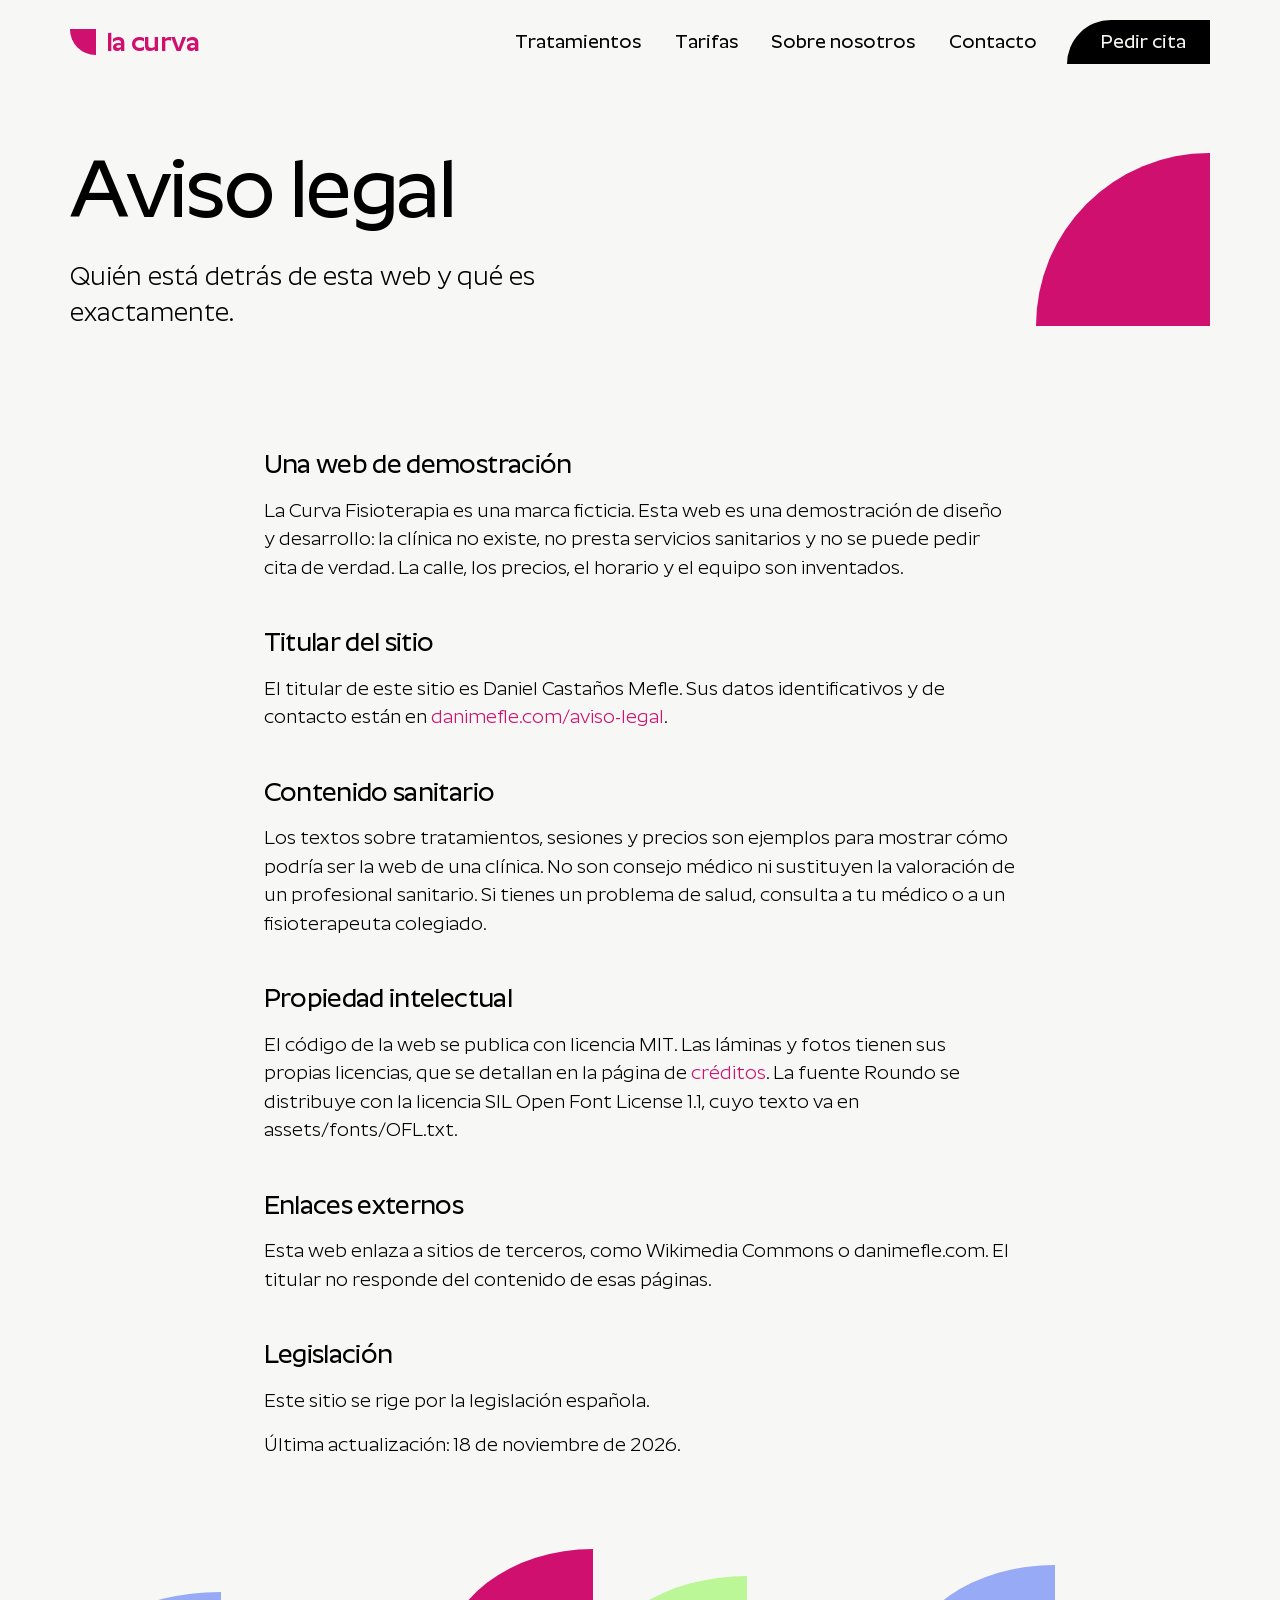
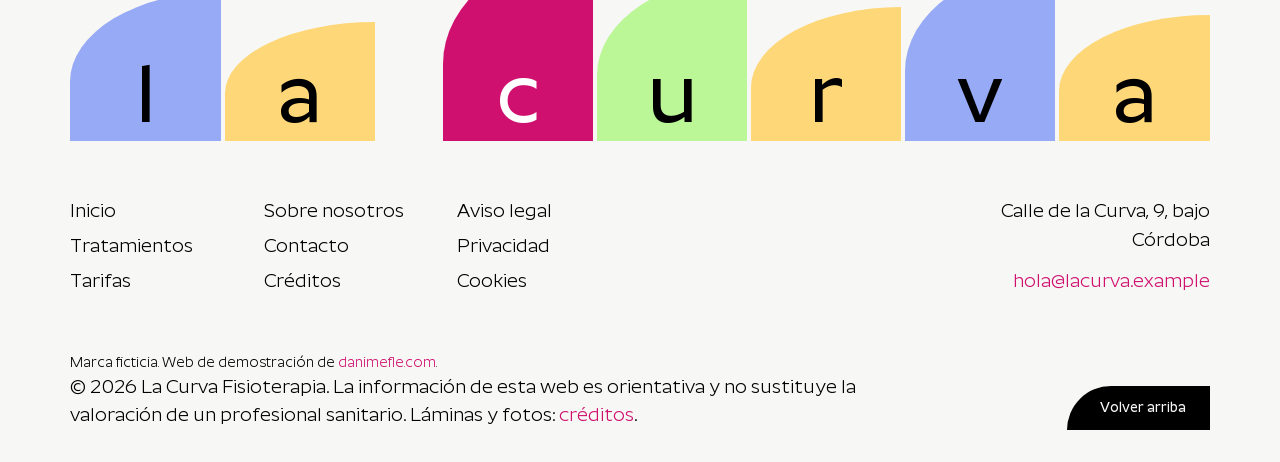
==== aviso-legal.html @ fafbd1fd "Web de demostración completa: portada, páginas del negocio, contacto, legales y créditos" ====
<!doctype html>
<!--
  aviso-legal.html · Aviso legal · La Curva Fisioterapia
  Página de la web de demostración de La Curva Fisioterapia (marca ficticia).
  Page of the La Curva Fisioterapia demo site (fictional brand).
-->
<html lang="es">
<head>
  <meta charset="utf-8">
  <meta name="viewport" content="width=device-width, initial-scale=1">
  <title>Aviso legal · La Curva Fisioterapia</title>
  <meta name="description" content="Aviso legal de la web de demostración de La Curva Fisioterapia, una marca ficticia.">
  <!-- Negocio ficticio: que no aparezca en buscadores como si existiera -->
  <!-- Fictional business: keep it out of search results -->
  <meta name="robots" content="noindex, follow">
  <link rel="canonical" href="https://lacurva.danimefle.com/aviso-legal">
  <meta property="og:url" content="https://lacurva.danimefle.com/aviso-legal">
  <meta property="og:type" content="website">
  <meta property="og:site_name" content="La Curva Fisioterapia">
  <meta property="og:locale" content="es_ES">
  <meta property="og:title" content="Aviso legal · La Curva Fisioterapia">
  <meta property="og:description" content="Aviso legal de la web de demostración de La Curva Fisioterapia, una marca ficticia.">
  <meta property="og:image" content="https://lacurva.danimefle.com/assets/og/legal.jpg">
  <meta property="og:image:width" content="1200">
  <meta property="og:image:height" content="630">
  <meta property="og:image:alt" content="Aviso legal de La Curva Fisioterapia">
  <meta name="twitter:card" content="summary_large_image">
  <meta name="twitter:title" content="Aviso legal · La Curva Fisioterapia">
  <meta name="twitter:description" content="Aviso legal de la web de demostración de La Curva Fisioterapia, una marca ficticia.">
  <meta name="twitter:image" content="https://lacurva.danimefle.com/assets/og/legal.jpg">
  <meta name="theme-color" content="#f7f7f5">
  <link rel="icon" href="assets/favicon.svg" type="image/svg+xml">
  <link rel="icon" href="assets/favicon-32.png" type="image/png" sizes="32x32">
  <link rel="apple-touch-icon" href="assets/apple-touch-icon.png">
  <link rel="manifest" href="site.webmanifest">
  <!-- Fuente precargada -->
  <!-- Preloaded font -->
  <link rel="preload" href="assets/fonts/roundo-500.woff2" as="font" type="font/woff2" crossorigin>
  <link rel="stylesheet" href="assets/css/estilos.css">
  <!-- Marca la página como "con JS" antes de pintar (fichero externo por la CSP) -->
  <!-- Flags the page as "JS on" before paint (external file because of the CSP) -->
  <script src="assets/js/init.js"></script>
  <script src="assets/js/main.js" defer></script>
  <!-- Analítica sin cookies (Plausible) -->
  <!-- Cookieless analytics (Plausible) -->
  <script defer data-domain="lacurva.danimefle.com" src="https://analytics.danimefle.com/js/script.js"></script>
</head>
<body>
  <a class="saltar" href="#contenido">Saltar al contenido</a>

  <!-- ===== CABECERA -->
  <!-- HEADER ===== -->
  <header class="cabecera" data-cabecera>
    <a class="marca" href="index.html" aria-label="La Curva Fisioterapia, inicio">
      <span class="marca__forma" aria-hidden="true"></span>
      <span class="marca__nombre">la curva</span>
    </a>
    <!-- Botón del menú en móvil (lo maneja main.js) -->
    <!-- Phone menu button (handled by main.js) -->
    <button class="menu-boton" type="button" aria-expanded="false" aria-controls="menu" data-menu-boton>Menú</button>
    <nav aria-label="Principal">
      <ul class="menu" id="menu">
        <li><a href="tratamientos.html">Tratamientos</a></li>
        <li><a href="tarifas.html">Tarifas</a></li>
        <li><a href="sobre-nosotros.html">Sobre nosotros</a></li>
        <li><a href="contacto.html">Contacto</a></li>
        <li><a class="boton" href="contacto.html#formulario">Pedir cita</a></li>
      </ul>
    </nav>
  </header>

  <main id="contenido" tabindex="-1">
    <!-- ===== CABEZA DE PÁGINA -->
    <!-- PAGE HEAD ===== -->
    <section class="pagina-cabeza pagina-cabeza--sola" aria-labelledby="titulo-pagina">
      <div class="pagina-cabeza__texto">
        <h1 id="titulo-pagina" data-revela>Aviso legal</h1>
        <p class="pagina-cabeza__entrada" data-revela>Quién está detrás de esta web y qué es exactamente.</p>
      </div>
      <div class="pagina-cabeza__forma" aria-hidden="true"></div>
    </section>

    <!-- ===== TEXTO -->
    <!-- TEXT ===== -->
    <section class="prosa" aria-label="Aviso legal">
      <div class="prosa__cuerpo">
        <h2 data-revela>Una web de demostración</h2>
        <p data-revela>La Curva Fisioterapia es una marca ficticia. Esta web es una demostración de diseño y desarrollo: la clínica no existe, no presta servicios sanitarios y no se puede pedir cita de verdad. La calle, los precios, el horario y el equipo son inventados.</p>
        <h2 data-revela>Titular del sitio</h2>
        <p data-revela>El titular de este sitio es Daniel Castaños Mefle. Sus datos identificativos y de contacto están en <a class="enlace" href="https://danimefle.com/aviso-legal">danimefle.com/aviso-legal</a>.</p>
        <h2 data-revela>Contenido sanitario</h2>
        <p data-revela>Los textos sobre tratamientos, sesiones y precios son ejemplos para mostrar cómo podría ser la web de una clínica. No son consejo médico ni sustituyen la valoración de un profesional sanitario. Si tienes un problema de salud, consulta a tu médico o a un fisioterapeuta colegiado.</p>
        <h2 data-revela>Propiedad intelectual</h2>
        <p data-revela>El código de la web se publica con licencia MIT. Las láminas y fotos tienen sus propias licencias, que se detallan en la página de <a class="enlace" href="creditos.html">créditos</a>. La fuente Roundo se distribuye con la licencia SIL Open Font License 1.1, cuyo texto va en assets/fonts/OFL.txt.</p>
        <h2 data-revela>Enlaces externos</h2>
        <p data-revela>Esta web enlaza a sitios de terceros, como Wikimedia Commons o danimefle.com. El titular no responde del contenido de esas páginas.</p>
        <h2 data-revela>Legislación</h2>
        <p data-revela>Este sitio se rige por la legislación española.</p>
        <p>Última actualización: 18 de noviembre de 2026.</p>
      </div>
    </section>
  </main>

  <!-- ===== PIE: la marca construida en grande -->
  <!-- FOOTER: the mark built large ===== -->
  <footer class="pie" aria-labelledby="pie-titulo">
    <h2 class="oculto" id="pie-titulo">La Curva Fisioterapia</h2>
    <div class="pie__marca" aria-hidden="true">
      <span style="--alto:78%;--fondo:var(--campo-1)"><b class="pie__letra">l</b></span>
      <span style="--alto:62%;--fondo:var(--campo-3)"><b class="pie__letra">a</b></span>
      <span class="pie__hueco"></span>
      <span style="--alto:100%;--fondo:var(--acento);--letra:var(--acento-tinta)"><b class="pie__letra">c</b></span>
      <span style="--alto:86%;--fondo:var(--campo-2)"><b class="pie__letra">u</b></span>
      <span style="--alto:70%;--fondo:var(--campo-3)"><b class="pie__letra">r</b></span>
      <span style="--alto:92%;--fondo:var(--campo-1)"><b class="pie__letra">v</b></span>
      <span style="--alto:66%;--fondo:var(--campo-3)"><b class="pie__letra">a</b></span>
    </div>
    <div class="pie__columnas">
      <ul class="pie__lista" aria-label="La clínica">
        <li><a href="index.html">Inicio</a></li>
        <li><a href="tratamientos.html">Tratamientos</a></li>
        <li><a href="tarifas.html">Tarifas</a></li>
      </ul>
      <ul class="pie__lista" aria-label="Más">
        <li><a href="sobre-nosotros.html">Sobre nosotros</a></li>
        <li><a href="contacto.html">Contacto</a></li>
        <li><a href="creditos.html">Créditos</a></li>
      </ul>
      <ul class="pie__lista" aria-label="Legal">
        <li><a href="aviso-legal.html">Aviso legal</a></li>
        <li><a href="privacidad.html">Privacidad</a></li>
        <li><a href="cookies.html">Cookies</a></li>
      </ul>
      <address class="pie__contacto">
        <p>Calle de la Curva, 9, bajo<br>Córdoba</p>
        <p><a class="enlace" href="mailto:hola@lacurva.example">hola@lacurva.example</a></p>
      </address>
    </div>
    <div class="pie__final">
      <div>
        <p class="pie__demo">Marca ficticia. Web de demostración de <a class="enlace" href="https://danimefle.com">danimefle.com</a>.</p>
        <p>© 2026 La Curva Fisioterapia. La información de esta web es orientativa y no sustituye la valoración de un profesional sanitario. Láminas y fotos: <a class="enlace" href="creditos.html">créditos</a>.</p>
      </div>
      <a class="boton boton--pequeno" href="#contenido">Volver arriba</a>
    </div>
  </footer>
</body>
</html>
---- assets/css/estilos.css ----
/*
  estilos.css · Hoja de estilos de La Curva Fisioterapia.
  estilos.css · Stylesheet for La Curva Fisioterapia.
  Un único motivo manda en toda la página: el cuarto de círculo (la curva de la columna y de la calle).
  Aparece a varias escalas: la forma gigante del héroe, la banda del horario, la esquina de cada foto
  y ficha, el botón, la viñeta y los puntos del mapa.
  One motif runs the whole page: the quarter circle (the curve of the spine and of the street). It shows
  at several scales: the giant hero shape, the hours band, the corner of every picture and tile, the
  button, the bullet and the map's hotspots.
*/

/* ---------- Fuentes locales (Roundo, licencia SIL OFL) */
/* Local fonts (Roundo, SIL OFL licence) ---------- */
@font-face { font-family: 'Roundo'; src: url('../fonts/roundo-400.woff2') format('woff2'); font-weight: 400; font-style: normal; font-display: swap; }
@font-face { font-family: 'Roundo'; src: url('../fonts/roundo-500.woff2') format('woff2'); font-weight: 500; font-style: normal; font-display: swap; }
@font-face { font-family: 'Roundo'; src: url('../fonts/roundo-600.woff2') format('woff2'); font-weight: 600; font-style: normal; font-display: swap; }

/* ---------- Tokens: color, tipo, espacio y movimiento */
/* Tokens: colour, type, space and motion ---------- */
:root {
  --fondo-pagina: #f7f7f5;
  --superficie: #ebebe8;
  --tinta: #000000;
  --tinta-suave: #5f5f5b;
  --acento: #d0106f;          /* magenta: el motivo, la marca, el correo y los enlaces */
  /* magenta: the motif, logo, email and links */
  --acento-tinta: #ffffff;
  --campo-1: #97aaf6;         /* bígaro */
  /* periwinkle */
  --campo-2: #bbf697;         /* lima */
  /* lime */
  --campo-3: #fed878;         /* ámbar */
  /* amber */

  /* Cinco pasos de tipo */
  /* Five type steps */
  --paso-pequeno: clamp(0.8125rem, 0.79rem + 0.1vw, 0.875rem);
  --paso-cuerpo: clamp(1.0625rem, 1rem + 0.25vw, 1.1875rem);
  --paso-entrada: clamp(1.25rem, 1.1rem + 0.7vw, 1.625rem);
  --paso-titulo: clamp(2rem, 1.3rem + 3.2vw, 4rem);
  --paso-grande: clamp(3rem, 6.4vw, 6.25rem);

  /* Un solo par de márgenes y una separación entre secciones */
  /* One pair of margins and one section gap */
  /* Margen con tope de ancho en pantallas grandes */
  /* Margin with a width cap on large screens */
  --margen: max(clamp(1rem, 5.5vw, 5.5rem), calc((100vw - 1760px) / 2));
  --hueco: 1.25rem;
  --seccion: clamp(4.5rem, 7vw, 7.5rem);

  /* La curva a escala de control: el radio del botón es su altura */
  /* The curve at control scale: the button radius is its height */
  --alto-boton: 3.25rem;

  --ease-out: cubic-bezier(0.22, 1, 0.36, 1);
  --ease-expo: cubic-bezier(0.16, 1, 0.3, 1);
  --ease-in-out: cubic-bezier(0.76, 0, 0.24, 1);
  --ease-soft: cubic-bezier(0.33, 1, 0.68, 1);
  --t-press: 140ms;
  --t-hover: 180ms;
  --t-ui: 240ms;
}

/* ---------- Base ---------- */
*, *::before, *::after { box-sizing: border-box; }
html { -webkit-text-size-adjust: 100%; text-size-adjust: 100%; }
body {
  margin: 0; background: var(--fondo-pagina); color: var(--tinta);
  font-family: 'Roundo', system-ui, sans-serif; font-weight: 400; font-size: var(--paso-cuerpo); line-height: 1.5;
  -webkit-font-smoothing: antialiased; overflow-x: clip;
}
h1, h2, h3, p, figure, dl, dd, ul { margin: 0; }
ul { padding: 0; list-style: none; }
img { display: block; max-width: 100%; height: auto; }
button, input, select { font: inherit; color: inherit; }
button { background: none; border: 0; padding: 0; cursor: pointer; }
a { color: inherit; }
:target { scroll-margin-top: 2rem; }
::selection { background: var(--acento); color: var(--acento-tinta); }
:focus-visible { outline: 3px solid var(--tinta); outline-offset: 3px; }
h1, h2, h3 { font-weight: 500; letter-spacing: -0.025em; line-height: 1.05; text-wrap: balance; }
.cifra { font-variant-numeric: tabular-nums; }

/* Texto solo para lectores de pantalla */
/* Screen-reader-only text */
.oculto { position: absolute !important; width: 1px; height: 1px; overflow: hidden; clip: rect(0 0 0 0); clip-path: inset(50%); white-space: nowrap; }
.saltar { position: absolute; left: var(--margen); top: -4rem; z-index: 10; background: var(--tinta); color: var(--fondo-pagina); padding: 0.75rem 1rem; }
.saltar:focus { top: 1rem; }

/* Títulos de sección: un paso, todas iguales */
/* Section titles: one step, all the same */
.titulo-seccion { font-size: var(--paso-titulo); }

/* Enlaces de texto en magenta */
/* Text links in magenta */
.enlace { color: var(--acento); text-decoration: underline; text-decoration-thickness: 0.07em; text-underline-offset: 0.2em; text-decoration-color: transparent; transition: text-decoration-color var(--t-hover) ease; }
@media (hover: hover) and (pointer: fine) { .enlace:hover { text-decoration-color: currentColor; } }

/* ---------- El botón: rectángulo con una esquina en cuarto de círculo */
/* The button: a rectangle with one quarter-circle corner ---------- */
.boton {
  display: inline-flex; align-items: center; gap: 0.75rem;
  min-height: var(--alto-boton); padding: 0 1.5rem 0 calc(var(--alto-boton) * 0.75);
  background: var(--tinta); color: var(--fondo-pagina);
  font-weight: 500; text-decoration: none;
  border-radius: var(--alto-boton) 0 0 0;
  transition: transform var(--t-press) var(--ease-out), background-color var(--t-hover) ease, border-radius var(--t-ui) var(--ease-out);
}
.boton:active { transform: scale(0.97); }
@media (hover: hover) and (pointer: fine) {
  /* Al pasar, la curva cambia de esquina: el motivo responde */
  /* On hover the curve moves corner: the motif answers */
  .boton:hover { background: var(--acento); border-radius: 0 0 var(--alto-boton) 0; }
}
.boton--pequeno { --alto-boton: 2.75rem; font-size: var(--paso-pequeno); }

/* ---------- HÉROE */
/* HERO ---------- */
.heroe { position: relative; min-height: 100svh; overflow: clip; display: grid; grid-template-rows: 1fr; padding-top: 5rem; }
/* La forma gigante: cuadrado de 120vh con la esquina inferior izquierda en cuarto de círculo, centrado
   cerca del 78 % / 55 % y recortado por arriba, derecha y abajo.
   The giant shape: a 120vh square whose bottom-left corner is a quarter circle, centred near 78% / 55%,
   cropped by the top, right and bottom edges. */
.heroe__curva {
  position: absolute; z-index: 0;
  width: 120vh; height: 120vh;
  left: calc(78vw - 60vh); top: calc(55vh - 60vh);
  background: var(--acento);
  border-radius: 0 0 0 100%;
  transform-origin: 100% 0;
}
/* ---------- CABECERA COMÚN: marca, menú y botón de cita */
/* SHARED HEADER: mark, menu and booking button ---------- */
.cabecera { position: relative; z-index: 6; display: flex; justify-content: space-between; align-items: center; gap: 2rem; padding: 1.25rem var(--margen); }
/* En la portada la cabecera flota sobre el héroe */
/* On the home page the header floats over the hero */
.cabecera--portada { position: absolute; top: 0; left: 0; right: 0; }
.marca { display: inline-flex; align-items: center; gap: 0.6rem; min-height: 44px; color: var(--acento); text-decoration: none; font-weight: 600; font-size: var(--paso-entrada); letter-spacing: -0.02em; }
/* La marca es la curva a escala de letra */
/* The mark is the curve at letter scale */
.marca__forma { width: 1.6rem; height: 1.6rem; background: var(--acento); border-radius: 0 0 0 100%; }
.menu { display: flex; align-items: center; gap: clamp(0.75rem, 2vw, 2rem); }
.menu a:not(.boton) { display: inline-flex; align-items: center; min-height: 44px; padding: 0 0.25rem; color: var(--tinta); text-decoration: underline; text-decoration-color: transparent; text-underline-offset: 0.3em; text-decoration-thickness: 0.08em; font-weight: 500; transition: text-decoration-color var(--t-hover) ease; }
.menu a[aria-current="page"] { text-decoration-color: currentColor; }
@media (hover: hover) and (pointer: fine) { .menu a:not(.boton):hover { text-decoration-color: currentColor; } }
/* Sobre la curva magenta de la portada, enlaces claros con su propio fondo magenta */
/* Over the home page's magenta curve, light links with their own magenta ground */
.cabecera--portada .menu a:not(.boton) { color: var(--acento-tinta); background: var(--acento); }
/* El menú de la portada va en una pestaña magenta con la esquina de la curva */
/* The home page menu sits in a magenta tab with the curve's corner */
.cabecera--portada nav { background: var(--acento); padding: 0.35rem 0.5rem 0.35rem 1.5rem; border-radius: 0 0 0 2.25rem; }
.menu .boton { --alto-boton: 2.75rem; }
/* Botón del menú en móvil: oculto en escritorio */
/* Phone menu button: hidden on desktop */
.menu-boton { display: none; min-height: 44px; padding: 0 1rem 0 1.1rem; background: var(--tinta); color: var(--fondo-pagina); font-weight: 600; border-radius: 22px 0 0 0; position: relative; z-index: 8; }

.heroe__texto { position: relative; z-index: 1; align-self: center; padding: 0 var(--margen); max-width: calc(var(--margen) * 2 + min(44vw, 44rem)); }
.heroe__titulo { font-size: clamp(4rem, 6.4vw, 6.25rem); letter-spacing: -0.03em; line-height: 1; font-weight: 500; }
.heroe__frase { margin-top: 2.25rem; font-size: var(--paso-entrada); line-height: 1.4; max-width: 30ch; }
.heroe__boton { margin-top: 2rem; }

/* Aviso dentro de la curva: abierto ahora y dirección, en la tinta clara */
/* Note inside the curve: open now and address, in light ink */
.heroe__aviso { position: absolute; z-index: 1; right: var(--margen); top: 54%; background: var(--acento); padding: 0.25rem 0.4rem; color: var(--acento-tinta); text-align: right; display: grid; gap: 0.25rem; }
.heroe__estado { font-size: var(--paso-entrada); font-weight: 600; }

/* Líneas del titular con máscara */
/* Masked headline lines */
.lineas .linea { display: block; overflow: hidden; padding-bottom: 0.1em; margin-bottom: -0.1em; }
.lineas [data-linea] { display: block; }

/* ---------- PRESENTACIÓN */
/* INTRO ---------- */
.intro { padding: calc(var(--seccion) * 0.6) var(--margen) var(--seccion); display: grid; place-items: center; }
.intro__frase { width: min(64vw, 60rem); text-align: center; font-size: min(var(--paso-titulo), 2.25rem); line-height: 1.22; font-weight: 500; letter-spacing: -0.02em; }
/* Miniatura en línea con la esquina de la curva */
/* Inline thumbnail with the curve corner */
.miniatura { display: inline-block; height: 0.85em; width: 1.25em; margin: 0 0.12em; vertical-align: -0.1em; overflow: hidden; background: var(--campo-3); border-radius: 0.85em 0 0 0; }
.miniatura img { width: 100%; height: 100%; object-fit: cover; mix-blend-mode: multiply; }
.miniatura:nth-of-type(2) { background: var(--campo-2); }
.miniatura:nth-of-type(3) { background: var(--campo-1); }

/* ---------- MAPA DEL DOLOR */
/* PAIN MAP ---------- */
.mapa { padding: 0 var(--margen) var(--seccion); display: grid; grid-template-columns: repeat(12, 1fr); gap: var(--hueco); align-items: start; }
.mapa__lamina-caja { grid-column: 1 / span 6; position: sticky; top: 2rem; }
/* El fondo lima va también aquí: el recorte aísla la mezcla y sin él el papel saldría blanco */
/* The lime ground sits here too: the clip isolates the blend, so without it the paper would stay white */
.mapa__lamina { position: relative; aspect-ratio: 995 / 1350; overflow: hidden; background: var(--campo-2); border-radius: 34% 0 0 0 / 25% 0 0 0; max-height: 88vh; margin-right: auto; }
.mapa__lamina img { width: 100%; height: 100%; object-fit: fill; mix-blend-mode: multiply; }
.mapa__puntos { position: absolute; inset: 0; }
/* Punto: zona táctil de 44 px con la curva magenta dentro */
/* Hotspot: 44px touch target with the magenta curve inside */
.punto { position: absolute; left: var(--x); top: var(--y); width: 44px; height: 44px; margin: -22px 0 0 -22px; display: grid; place-items: center; }
.punto::before { content: ''; width: 22px; height: 22px; background: var(--acento); border-radius: 0 0 0 100%; transition: transform var(--t-ui) var(--ease-out), background-color var(--t-hover) ease; }
.punto::after { content: ''; position: absolute; width: 22px; height: 22px; background: var(--acento); border-radius: 0 0 0 100%; opacity: 0; }
.punto__nombre { position: absolute; left: 34px; top: 50%; transform: translateY(-50%); white-space: nowrap; background: var(--tinta); color: var(--fondo-pagina); font-size: var(--paso-pequeno); padding: 0.2rem 0.6rem; opacity: 0; pointer-events: none; transition: opacity var(--t-hover) ease; }
.punto.is-activo::before { background: var(--tinta); transform: scale(1.35); }
.punto.is-activo .punto__nombre, .punto:focus-visible .punto__nombre { opacity: 1; }
@media (hover: hover) and (pointer: fine) {
  .punto:hover::before { transform: scale(1.25); }
  .punto:hover .punto__nombre { opacity: 1; }
}

.mapa__texto { grid-column: 8 / span 5; padding-top: 2rem; }
.mapa__intro { margin-top: 1.5rem; max-width: 40ch; }
.zonas { display: flex; flex-wrap: wrap; gap: 0.5rem; margin-top: 2rem; }
/* Botones de zona: la curva a escala pequeña */
/* Zone buttons: the curve at a small scale */
.zona-boton { min-height: 44px; padding: 0 1rem 0 1.1rem; background: var(--superficie); border-radius: 22px 0 0 0; font-weight: 500; transition: background-color var(--t-hover) ease, color var(--t-hover) ease, transform var(--t-press) var(--ease-out); }
.zona-boton:active { transform: scale(0.96); }
.zona-boton[aria-pressed="true"] { background: var(--tinta); color: var(--fondo-pagina); }
@media (hover: hover) and (pointer: fine) { .zona-boton:hover { background: var(--campo-2); } .zona-boton[aria-pressed="true"]:hover { background: var(--tinta); } }

.resultados { margin-top: 2.5rem; display: grid; gap: 3rem; }
.zona { display: grid; gap: 1rem; }
.zona__titulo { font-size: var(--paso-titulo); }
.zona__suele { font-weight: 600; }
.zona p { max-width: 58ch; }
.zona__datos { display: grid; grid-template-columns: auto auto; justify-content: start; column-gap: 3rem; row-gap: 1rem; margin: 0.75rem 0 1rem; }
.zona__datos > div { display: flex; flex-direction: column-reverse; gap: 0.35rem; }
.zona__datos dt { font-size: var(--paso-pequeno); color: var(--tinta-suave); }
.zona__datos dd { font-size: var(--paso-cuerpo); }
.zona__datos .cifra { font-size: var(--paso-titulo); font-weight: 500; letter-spacing: -0.03em; line-height: 1; }
.zona__total { grid-column: 1 / -1; }
.zona .boton { justify-self: start; }
.nota { margin-top: 1.5rem; font-size: var(--paso-pequeno); color: var(--tinta-suave); max-width: 46ch; }
/* Con JS: solo se ve la zona elegida, que entra deslizando */
/* With JS: only the chosen zone shows, sliding in */
.js .zona[hidden] { display: none; }
.js .zona.is-entrando { animation: zona-entra 520ms var(--ease-out) both; }
@keyframes zona-entra { from { opacity: 0; transform: translateY(18px); } to { opacity: 1; transform: none; } }

/* ---------- LO QUE TRATAMOS */
/* WHAT WE TREAT ---------- */
.tratamos { padding: 0 var(--margen) var(--seccion); display: grid; grid-template-columns: repeat(12, 1fr); gap: var(--hueco); }
.tratamos__cabeza { grid-column: 1 / span 3; }
.tratamos__cabeza p { margin-top: 1.25rem; max-width: 30ch; }
.fichas { grid-column: 4 / span 9; display: grid; grid-template-columns: repeat(3, 1fr); gap: 2.25rem 10px; }
.ficha--doble { grid-column: span 2; }
/* Ficha: campo de color con la esquina de la curva; la pieza al 70 % de alto */
/* Tile: colour field with the curve corner; the specimen at 70% height */
.ficha__pieza { aspect-ratio: 4 / 5; background: var(--fondo); border-radius: 42% 0 0 0 / 34% 0 0 0; overflow: hidden; }
.ficha--doble .ficha__pieza { aspect-ratio: 8 / 5; border-radius: 21% 0 0 0 / 34% 0 0 0; }
.ficha__pieza img { width: 100%; height: 100%; object-fit: cover; mix-blend-mode: multiply; transition: transform 900ms var(--ease-soft); }
.ficha__nombre { margin-top: 1rem; font-size: var(--paso-cuerpo); font-weight: 600; letter-spacing: 0; line-height: 1.3; }
.ficha__dato { margin-top: 0.25rem; color: var(--tinta-suave); max-width: 32ch; }
@media (hover: hover) and (pointer: fine) { .ficha:hover .ficha__pieza img { transform: scale(1.05); } }

/* ---------- CÓMO VA */
/* HOW IT GOES ---------- */
.como { padding: 0 var(--margen) var(--seccion); }
.como__intro { display: grid; grid-template-columns: repeat(12, 1fr); gap: var(--hueco); align-items: end; }
.como__intro h2 { grid-column: 1 / span 5; }
.como__intro p { grid-column: 7 / span 5; font-size: var(--paso-cuerpo); max-width: 52ch; }
.acordeon { margin-top: 4rem; display: flex; height: 33rem; border-radius: 12rem 0 0 0; overflow: hidden; }
/* La primera etapa baja su título para librar la curva de la esquina */
/* The first stage drops its title clear of the corner curve */
.etapa:first-child .etapa__cuerpo { padding-top: 6.5rem; }
.etapa { flex: 0 0 10.5%; background: var(--tinte); color: var(--tinta); position: relative; overflow: hidden; transition: flex-basis 450ms var(--ease-in-out); }
.etapa.is-abierta { flex-basis: 58%; }
/* La pestaña vertical: nombre girado leyendo hacia arriba */
/* The sliver: name rotated reading upward */
.etapa__boton { position: absolute; inset: 0; z-index: 1; text-align: left; }
.etapa__boton span { position: absolute; left: calc(1.4rem + 1em); bottom: 1.5rem; transform: rotate(-90deg); transform-origin: left bottom; white-space: nowrap; font-size: var(--paso-entrada); font-weight: 600; display: block; width: max-content; }
.etapa.is-abierta .etapa__boton { display: none; }
.etapa__cuerpo { position: absolute; inset: 0; width: 100%; min-width: 34rem; padding: 2.25rem calc(42% + 2.5rem) 2.25rem 2.5rem; display: grid; grid-template-columns: 1fr; grid-template-rows: auto 1fr; gap: 1.5rem; opacity: 0; visibility: hidden; transition: opacity 300ms ease; }
.etapa.is-abierta .etapa__cuerpo { opacity: 1; visibility: visible; transition-delay: 220ms; }
.etapa__titulo { font-size: var(--paso-titulo); grid-column: 1; }
.etapa__cuerpo p { grid-column: 1; align-self: end; max-width: 36ch; font-size: var(--paso-cuerpo); }
.etapa__foto { position: absolute; top: 0; right: 0; bottom: 0; width: 42%; background: var(--fondo-pagina); border-radius: 50% 0 0 0 / 30% 0 0 0; overflow: hidden; }
.etapa__foto img { width: 100%; height: 100%; object-fit: cover; mix-blend-mode: multiply; }
.etapa.is-abierta .etapa__foto img { animation: deriva 14s var(--ease-soft) both; }
@keyframes deriva { from { transform: scale(1.12) translateY(2%); } to { transform: scale(1) translateY(0); } }
@media (hover: hover) and (pointer: fine) { .etapa:not(.is-abierta):hover { filter: brightness(1.08); } }

/* Sin JS: las cinco etapas se ven enteras, una debajo de otra */
/* Without JS: all five stages show in full, one under another */
html:not(.js) .acordeon { flex-direction: column; height: auto; }
html:not(.js) .etapa { flex: none; }
html:not(.js) .etapa__boton { display: none; }
html:not(.js) .etapa__cuerpo { position: static; display: grid; min-width: 0; opacity: 1; visibility: visible; min-height: 24rem; }

/* ---------- BANDA DEL HORARIO */
/* HOURS BAND ---------- */
/* La curva a escala de banda: la esquina superior izquierda es un cuarto de círculo tan alto como la banda */
/* The curve at band scale: the top-left corner is a quarter circle as tall as the band */
.banda { margin-bottom: var(--seccion); background: var(--acento); color: var(--acento-tinta); border-radius: min(34rem, 40vw) 0 0 0; }
.banda__dentro { padding: clamp(5rem, 9vw, 9rem) var(--margen) clamp(4rem, 7vw, 7rem); display: grid; grid-template-columns: repeat(12, 1fr); gap: var(--hueco); }
.banda__titulo { grid-column: 4 / span 9; max-width: 14ch; }
.horario { grid-column: 4 / span 9; margin-top: 3rem; display: grid; grid-template-columns: repeat(2, 1fr); gap: 2rem var(--hueco); }
.horario dt { font-weight: 600; }
.horario dd { font-size: var(--paso-entrada); line-height: 1.3; max-width: 26ch; }

/* ---------- PRECIOS */
/* PRICES ---------- */
.precios__titulo { padding: 0 var(--margen); margin-bottom: 3rem; }
.planes { display: grid; grid-template-columns: 5fr 7fr; }
.plan { padding: 3rem var(--margen) 3rem 3rem; display: flex; flex-direction: column; justify-content: space-between; gap: 2.5rem; }
.plan--suelta { background: var(--campo-3); padding-left: var(--margen); border-radius: 9rem 0 0 0; }
.plan--bono { background: var(--campo-1); }
.plan__nombre { font-size: var(--paso-titulo); }
.plan__para { margin-top: 1rem; font-size: var(--paso-entrada); line-height: 1.3; max-width: 26ch; }
.plan__incluye { margin-top: 1.5rem; max-width: 44ch; }
.plan__abajo { display: flex; flex-wrap: wrap; align-items: flex-end; justify-content: space-between; gap: 1.5rem; }
.plan__precio { display: flex; align-items: baseline; gap: 0.75rem; flex-wrap: wrap; }
.plan__precio .cifra { font-size: var(--paso-grande); font-weight: 500; letter-spacing: -0.04em; line-height: 0.9; }
.plan--bono .plan__precio .cifra { font-size: min(calc(var(--paso-grande) * 1.4), 8rem); }
.plan__periodo { font-size: var(--paso-cuerpo); }

/* ---------- PREGUNTAS */
/* QUESTIONS ---------- */
.preguntas { padding: var(--seccion) var(--margen); display: grid; grid-template-columns: repeat(12, 1fr); gap: var(--hueco); }
.preguntas__titulo { grid-column: 3 / span 8; margin-bottom: 2.5rem; }
.cajon { grid-column: 3 / span 8; display: grid; }
/* Ficha con pestaña: la pestaña lleva la curva y se desplaza 150 px por ficha */
/* Card with a tab: the tab carries the curve and steps 150px right per card */
.tarjeta { position: relative; background: var(--fondo); margin-top: 40px; }
.tarjeta__pestana { position: absolute; bottom: 100%; left: calc(var(--paso) * min(150px, 13%)); width: 200px; height: 40px; background: var(--fondo); border-radius: 40px 0 0 0; display: flex; align-items: center; padding-left: 2rem; font-weight: 500; }
.tarjeta__pregunta { font-size: var(--paso-cuerpo); font-weight: 600; letter-spacing: 0; line-height: 1.3; }
.tarjeta__pregunta button { width: 100%; min-height: 56px; padding: 0.9rem 1.75rem; text-align: left; display: flex; justify-content: space-between; align-items: center; gap: 1rem; }
/* Signo de abrir/cerrar hecho con la curva */
/* Open/close sign made from the curve */
.tarjeta__pregunta button::after { content: ''; flex: none; width: 18px; height: 18px; background: var(--tinta); border-radius: 0 0 0 100%; transition: transform var(--t-ui) var(--ease-out); }
.tarjeta.is-abierta .tarjeta__pregunta button::after { transform: rotate(180deg); }
.tarjeta__respuesta { padding: 0 1.75rem 1.75rem; }
.tarjeta__respuesta p { max-width: 50ch; }
.js .tarjeta:not(.is-abierta) .tarjeta__respuesta { display: none; }
.js .tarjeta.is-abierta .tarjeta__respuesta p { animation: zona-entra 420ms var(--ease-out) both; }

/* ---------- CITA: el cupón */
/* BOOKING: the coupon ---------- */
.cita { padding: 0 var(--margen) calc(var(--seccion) * 0.6); display: grid; grid-template-columns: repeat(12, 1fr); gap: var(--hueco); }
.cupon { grid-column: 2 / span 10; background: var(--campo-1); display: grid; grid-template-columns: 46fr 54fr; border-radius: 9rem 0 0 0; position: relative; }
.cupon__izq { padding: 3.5rem 3rem 3rem; display: flex; flex-direction: column; justify-content: space-between; gap: 2rem; }
.cupon__titulo { max-width: 8ch; }
.cupon__izq p { max-width: 34ch; }
.cupon__izq .enlace { color: var(--tinta); text-decoration-color: currentColor; }
/* Perforación: puntos gruesos del color del fondo de página (dentro del formulario) */
/* Perforation: thick dots in the page ground colour (inside the form) */
.cupon__der { padding: 3rem; border-left: 5px dotted var(--fondo-pagina); display: grid; gap: 10px; align-content: center; }
.cupon input, .cupon select { width: 100%; height: 52px; border: 0; border-radius: 0; background: #c9d3fb; padding: 0 1rem; font-size: var(--paso-cuerpo); color: var(--tinta); appearance: none; }
.cupon select { background-image: none; }
.cupon input::placeholder { color: #3a3f55; }
.cupon input:focus-visible, .cupon select:focus-visible { outline: 3px solid var(--tinta); outline-offset: 0; }
.cupon__enviar { height: 56px; background: var(--tinta); color: var(--fondo-pagina); font-weight: 600; border-radius: 0 0 56px 0; transition: transform var(--t-press) var(--ease-out), background-color var(--t-hover) ease; }
.cupon__enviar:active { transform: scale(0.98); }
@media (hover: hover) and (pointer: fine) { .cupon__enviar:hover { background: var(--acento); } }
.cupon__estado { min-height: 1.5em; font-size: var(--paso-pequeno); }

/* ---------- PIE */
/* FOOTER ---------- */
.pie { padding: 0 var(--margen) 2rem; }
/* La marca construida con bloques: cada letra sale de su bloque, con la curva arriba */
/* The mark built from blocks: each letter knocked out of its block, the curve on top */
.pie__marca { height: clamp(9rem, 15vw, 15rem); display: flex; align-items: flex-end; gap: 4px; }
.pie__marca span { flex: 1; height: var(--alto); background: var(--fondo); color: var(--letra, var(--tinta)); border-radius: 100% 0 0 0 / 60% 0 0 0; display: flex; align-items: flex-end; justify-content: center; padding-bottom: 0.08em; font-size: var(--paso-grande); font-weight: 500; line-height: 1; transform-origin: bottom; }
.pie__marca .pie__hueco { flex: 0.4; background: none; }
.pie__letra { font-weight: inherit; }
.pie__columnas { margin-top: 3.5rem; display: grid; grid-template-columns: repeat(12, 1fr); gap: var(--hueco); }
.pie__lista { grid-column: span 2; display: grid; gap: 0.4rem; align-content: start; }
.pie__lista a { text-decoration: none; }
@media (hover: hover) and (pointer: fine) { .pie__lista a:hover { color: var(--acento); } }
/* La dirección se alinea al margen derecho y cierra la fila */
/* The address aligns to the right margin and closes the row */
.pie__contacto { grid-column: 9 / span 4; font-style: normal; display: grid; gap: 0.75rem; text-align: right; }
.pie__final { margin-top: 3.5rem; display: flex; justify-content: space-between; align-items: flex-end; gap: 2rem; }
.pie__final p { max-width: 62ch; }

/* ---------- MOVIMIENTO (solo con JS y sin "reducir movimiento") */
/* MOTION (only with JS and without "reduce motion") ---------- */
@media (prefers-reduced-motion: no-preference) {
  /* Carga: el titular sube desde su máscara y la curva entra desde la derecha */
  /* Load: headline rises from its mask, the curve slides in */
  .js .heroe [data-linea] { transform: translateY(105%); animation: sube-linea 900ms var(--ease-expo) forwards; animation-delay: calc(120ms + var(--i) * 110ms); }
  .js .heroe [data-carga] { opacity: 0; transform: translateY(14px); animation: sube 600ms var(--ease-out) forwards; animation-delay: var(--d); }
  .js .heroe__curva { animation: curva-entra 1300ms var(--ease-expo) both; }
  .js .cabecera--portada { animation: aparece 600ms ease 200ms both; }
  @keyframes sube-linea { to { transform: none; } }
  @keyframes sube { to { opacity: 1; transform: none; } }
  @keyframes curva-entra { from { transform: translateX(18%) scale(0.92); } to { transform: none; } }
  @keyframes aparece { from { opacity: 0; } to { opacity: 1; } }

  /* Entradas por sección, escalonadas en orden de lectura */
  /* Section entrances, staggered in reading order */
  .js [data-revela] { opacity: 0; transform: translateY(24px); transition: opacity 700ms var(--ease-out), transform 900ms var(--ease-out); transition-delay: var(--retardo, 0ms); }
  .js [data-revela].is-dentro { opacity: 1; transform: none; }
  .js .ficha[data-revela] .ficha__pieza { clip-path: inset(100% 0 0 0); transition: clip-path 1000ms var(--ease-in-out); transition-delay: var(--retardo, 0ms); }
  .js .ficha[data-revela].is-dentro .ficha__pieza { clip-path: inset(0); }

  /* Movimiento de firma: la lámina se abre como un obturador */
  /* Signature move: the plate opens like a shutter */
  .js .obturador { clip-path: inset(0 0 100% 0); transition: clip-path 1100ms var(--ease-in-out); }
  .js .obturador img { transform: scale(1.12); transition: transform 1500ms var(--ease-soft); }
  .js .obturador.is-dentro { clip-path: inset(0); }
  .js .obturador.is-dentro img { transform: none; }
  .js .obturador .punto { opacity: 0; transform: scale(0.4); transition: opacity 400ms ease, transform 500ms var(--ease-out); transition-delay: calc(900ms + var(--n, 0) * 60ms); }
  .js .obturador.is-dentro .punto { opacity: 1; transform: none; }

  /* El punto elegido late despacio */
  /* The chosen hotspot pulses slowly */
  .punto.is-activo::after { animation: late 1800ms var(--ease-out) infinite; }
  @keyframes late { from { opacity: 0.6; transform: scale(1); } to { opacity: 0; transform: scale(2.6); } }

  /* Letras del pie que suben dentro de sus bloques */
  /* Footer letters rising inside their blocks */
  .js .pie__marca .pie__letra { display: block; transform: translateY(60%); opacity: 0; transition: transform 900ms var(--ease-expo), opacity 500ms ease; transition-delay: calc(var(--n, 0) * 70ms); }
  .js .pie__marca.is-dentro .pie__letra { transform: none; opacity: 1; }

  /* La curva del héroe se mueve con el scroll (sin JS si el navegador lo permite) */
  /* The hero curve moves with scroll */
  @supports (animation-timeline: scroll()) {
    .banda { animation: banda-scroll linear both; animation-timeline: view(); animation-range: entry 0% cover 40%; }
    @keyframes banda-scroll { from { border-top-left-radius: min(6rem, 10vw); } to { border-top-left-radius: min(34rem, 40vw); } }
  }
}

/* ---------- PANTALLA VERTICAL (tableta y móvil): composición del héroe */
/* PORTRAIT SCREENS (tablet and phone): hero composition ---------- */
@media (max-aspect-ratio: 1/1), (max-width: 1000px) {
  /* La forma pasa abajo: 130vw, centrada, empezando al 56 % de la pantalla */
  /* The shape moves down: 130vw, centred, from 56% of the screen */
  .heroe__curva { width: 130vw; height: 130vw; left: -15vw; top: 56svh; border-radius: 100% 0 0 0; transform-origin: 100% 100%; }
  .heroe__texto { max-width: none; align-self: start; padding-top: 13svh; }
  .heroe__titulo { font-size: 11.5vw; }
  .heroe__frase { margin-top: 1.25rem; font-size: var(--paso-cuerpo); max-width: 34ch; }
  .heroe__boton { margin-top: 1.5rem; }
  .cabecera--portada .menu a:not(.boton) { color: var(--tinta); background: none; }
  .cabecera--portada nav { background: none; padding: 0; }
  .heroe__aviso { top: auto; bottom: 1.5rem; }
  .intro__frase { width: min(84vw, 60rem); font-size: min(var(--paso-titulo), 1.75rem); }
}

/* ---------- TABLETA */
/* TABLET ---------- */
@media (max-width: 1100px) {
  /* El acordeón se pone en vertical: barras de 64 px de oscuro a claro */
  /* The accordion turns vertical: 64px bars from dark to light */
  .acordeon { flex-direction: column; height: auto; border-radius: 6rem 0 0 0; margin-top: 2.5rem; }
  .etapa, .etapa.is-abierta { flex: none; }
  .etapa__boton { position: relative; inset: auto; display: block; width: 100%; height: 64px; }
  .etapa__boton span { position: static; transform: none; padding: 0 1.25rem; line-height: 64px; font-size: var(--paso-cuerpo); }
  .etapa.is-abierta .etapa__boton { display: none; }
  .etapa__cuerpo { position: static; min-width: 0; display: none; grid-template-columns: 1fr; padding: 1.75rem 1.25rem 1.5rem; opacity: 1; visibility: visible; }
  .etapa.is-abierta .etapa__cuerpo { display: grid; }
  .etapa:first-child .etapa__cuerpo { padding-top: 3rem; }
  .etapa__cuerpo { padding-right: 1.25rem; }
  .etapa__foto { position: static; width: auto; aspect-ratio: 16 / 10; margin: 0.5rem -1.25rem -1.5rem; }

  .tratamos__cabeza { grid-column: 1 / -1; }
  .fichas { grid-column: 1 / -1; margin-top: 2rem; }
  .mapa__lamina-caja { grid-column: 1 / span 6; }
  .mapa__texto { grid-column: 7 / span 6; }
}

/* ---------- MÓVIL: su propia composición */
/* PHONE: its own composition ---------- */
@media (max-width: 760px) {
  :root { --margen: 1.25rem; --seccion: 6rem; --alto-boton: 3.375rem; }

  .intro { place-items: start; }
  .intro__frase { width: 100%; text-align: left; font-size: 1.5rem; line-height: 1.25; }
  .heroe__aviso { display: none; }
  .intro__frase .miniatura:nth-of-type(3) { display: none; }

  .mapa, .tratamos, .preguntas, .cita { grid-template-columns: 1fr; }
  .mapa__lamina-caja, .mapa__texto, .tratamos__cabeza, .fichas, .preguntas__titulo, .cajon, .cupon { grid-column: 1 / -1; }
  .mapa__lamina-caja { position: relative; top: 0; order: 2; margin-top: 2rem; }
  .mapa__texto { order: 1; padding-top: 0; display: contents; }
  .mapa__texto > * { grid-column: 1 / -1; }
  .mapa__texto h2 { order: 0; }
  .mapa__intro { order: 1; }
  .mapa__lamina-caja { order: 2; }
  .zonas { order: 3; }
  .resultados { order: 4; }
  .nota { order: 5; }
  .punto__nombre { display: none; }
  .punto::before, .punto::after { width: 15px; height: 15px; }

  .fichas { grid-template-columns: 1fr 1fr; gap: 1.75rem 8px; }
  .ficha--doble { grid-column: 1 / -1; order: -1; }
  
  .ficha__dato { font-size: var(--paso-pequeno); }

  .como__intro { grid-template-columns: 1fr; gap: 1.25rem; }
  .como__intro h2, .como__intro p { grid-column: 1; }
  

  .banda { border-radius: 9rem 0 0 0; }
  .banda__titulo, .horario { grid-column: 1 / -1; }
  .banda__dentro { grid-template-columns: 1fr; }
  .horario { grid-template-columns: 1fr; gap: 1.25rem; margin-top: 2rem; }

  .planes { grid-template-columns: 1fr; }
  .plan { padding: 2rem 1.25rem 1.25rem; }
  .plan--bono { order: -1; border-radius: 8rem 0 0 0; }
  .plan--suelta { border-radius: 0; }
  .plan__precio .cifra, .plan--bono .plan__precio .cifra { font-size: 24vw; }
  .plan__abajo .boton { width: 100%; justify-content: center; }

  .tarjeta__pestana { width: 120px; left: calc(var(--paso) * 48px); padding-left: 1.4rem; font-size: var(--paso-pequeno); }
  .tarjeta:nth-child(n+5) .tarjeta__pestana { left: calc((var(--paso) - 4) * 48px); }
  .tarjeta__pregunta button { padding: 0.9rem 1.25rem; }
  .tarjeta__respuesta { padding: 0 1.25rem 1.25rem; }

  .cita { padding-left: 12px; padding-right: 12px; }
  .cupon { grid-template-columns: 1fr; border-radius: 6rem 0 0 0; }
  .cupon__izq { padding: 3rem 1.25rem 1.5rem; }
  .cupon__der { border-left: 0; border-top: 5px dotted var(--fondo-pagina); padding: 1.5rem 1.25rem 1.5rem; }
  .cupon input, .cupon select { height: 54px; }
  .cupon__enviar { height: 54px; }

  .pie__marca { height: 9rem; }
  .pie__marca span { font-size: 12vw; }
  .pie__columnas { grid-template-columns: 1fr 1fr; row-gap: 1.75rem; }
  .pie__lista { grid-column: span 1; }
  .pie__contacto { grid-column: 1 / -1; }
  .pie__final { flex-direction: column; align-items: flex-start; }
}

/* ==========================================================================
   PÁGINAS INTERIORES / INNER PAGES
   ========================================================================== */

/* ---------- Menú en pantallas estrechas: panel a pantalla completa */
/* Menu on narrow screens: full-screen panel ---------- */
@media (max-width: 1000px) {
  .js .menu-boton { display: inline-flex; align-items: center; }
  .js .menu { display: none; }
  .js .cabecera.is-abierta .menu { display: flex; position: fixed; inset: 0; z-index: 7; flex-direction: column; align-items: flex-start; justify-content: center; gap: 0.5rem; padding: 6rem var(--margen) 3rem; background: var(--fondo-pagina); overflow-y: auto; }
  .js .cabecera.is-abierta .menu a:not(.boton) { font-size: var(--paso-titulo); color: var(--tinta); background: none; }
  .js .cabecera.is-abierta .menu .boton { margin-top: 1.5rem; }
  /* Sin JS el menú se queda visible y se reparte en varias líneas */
  /* Without JS the menu stays visible and wraps */
  html:not(.js) .cabecera { flex-wrap: wrap; }
  html:not(.js) .menu { flex-wrap: wrap; }
}

/* ---------- Cabeza de página interior: título, entrada y la curva con su lámina */
/* Inner page head: title, lead and the curve with its plate ---------- */
.pagina-cabeza { padding: clamp(2rem, 5vw, 4.5rem) var(--margen) var(--seccion); display: grid; grid-template-columns: repeat(12, 1fr); gap: var(--hueco); align-items: center; }
.pagina-cabeza__texto { grid-column: 1 / span 7; }
.pagina-cabeza h1 { font-size: clamp(3rem, 6.4vw, 6.25rem); letter-spacing: -0.03em; line-height: 1; }
.pagina-cabeza__entrada { margin-top: 1.75rem; font-size: var(--paso-entrada); line-height: 1.4; max-width: 34ch; }
.pagina-cabeza__acciones { margin-top: 2rem; display: flex; flex-wrap: wrap; gap: 1rem 1.5rem; align-items: center; }
/* La curva de la página: cuarto de círculo relleno entero por su lámina */
/* The page's curve: a quarter circle wholly filled by its plate */
.pagina-cabeza__forma { grid-column: 9 / span 4; aspect-ratio: 1; background: var(--fondo, var(--campo-2)); border-radius: 100% 0 0 0; overflow: hidden; margin: 0; }
.pagina-cabeza__forma img { width: 100%; height: 100%; object-fit: cover; mix-blend-mode: multiply; }
.pagina-cabeza--sola .pagina-cabeza__texto { grid-column: 1 / span 9; }
.pagina-cabeza--sola .pagina-cabeza__forma { grid-column: 11 / span 2; background: var(--acento); }

/* ---------- Aviso sanitario */
/* Health notice ---------- */
.aviso-salud { margin: 0 var(--margen) var(--seccion); padding: 2rem clamp(1.5rem, 4vw, 3rem); background: var(--superficie); border-radius: 4rem 0 0 0; display: grid; grid-template-columns: repeat(12, 1fr); gap: var(--hueco); }
.aviso-salud h2 { grid-column: 1 / span 4; font-size: var(--paso-entrada); line-height: 1.25; }
.aviso-salud p { grid-column: 5 / span 8; max-width: 62ch; }

/* ---------- TRATAMIENTOS */
/* TREATMENTS ---------- */
.trat { padding: 0 var(--margen) var(--seccion); display: grid; grid-template-columns: repeat(12, 1fr); gap: var(--hueco); align-items: start; }
.trat__indice { grid-column: 1 / span 3; position: sticky; top: 1.5rem; }
.trat__indice h2 { font-size: var(--paso-entrada); margin-bottom: 1rem; }
.trat__indice ul { display: grid; gap: 0.25rem; }
.trat__indice a { display: flex; align-items: center; gap: 0.6rem; min-height: 40px; text-decoration: none; font-weight: 500; }
/* Viñeta: la curva a tamaño de texto */
/* Bullet: the curve at text size */
.trat__indice a::before, .lista-curva li::before { content: ''; flex: none; width: 0.7em; height: 0.7em; background: var(--acento); border-radius: 0 0 0 100%; }
@media (hover: hover) and (pointer: fine) { .trat__indice a:hover { text-decoration: underline; text-underline-offset: 0.25em; } }
.trat__lista { grid-column: 5 / span 8; display: grid; gap: var(--seccion); }
.tratamiento { display: grid; grid-template-columns: repeat(8, 1fr); gap: 1.25rem var(--hueco); scroll-margin-top: 1.5rem; }
.tratamiento__lamina { grid-column: 1 / span 3; aspect-ratio: 4 / 5; background: var(--fondo); border-radius: 42% 0 0 0 / 34% 0 0 0; overflow: hidden; margin: 0; }
.tratamiento__lamina img { width: 100%; height: 100%; object-fit: cover; mix-blend-mode: multiply; }
.tratamiento__texto { grid-column: 4 / span 5; display: grid; gap: 1rem; align-content: start; }
.tratamiento__texto h2 { font-size: var(--paso-titulo); }
.tratamiento__texto h3 { font-size: var(--paso-cuerpo); font-weight: 600; letter-spacing: 0; margin-top: 0.5rem; }
.tratamiento__texto p { max-width: 60ch; }
.datos-linea { display: flex; flex-wrap: wrap; gap: 0.5rem 2.5rem; margin-top: 0.5rem; }
.datos-linea > div { display: flex; flex-direction: column-reverse; gap: 0.25rem; }
.datos-linea dt { font-size: var(--paso-pequeno); color: var(--tinta-suave); }
.datos-linea dd { font-size: var(--paso-entrada); font-weight: 500; }
.lista-curva { display: grid; gap: 0.5rem; }
.lista-curva li { display: flex; gap: 0.7rem; align-items: baseline; max-width: 62ch; }
.lista-curva li::before { transform: translateY(0.05em); }

/* Técnicas: dos columnas de definición sobre un campo de color */
/* Techniques: two definition columns on a colour field */
.tecnicas { margin: 0 0 var(--seccion); padding: var(--seccion) var(--margen); background: var(--campo-1); border-radius: min(26rem, 30vw) 0 0 0; display: grid; grid-template-columns: repeat(12, 1fr); gap: var(--hueco); }
.tecnicas h2 { grid-column: 1 / span 4; }
.tecnicas dl { grid-column: 5 / span 8; display: grid; grid-template-columns: 1fr 1fr; gap: 2rem var(--hueco); }
.tecnicas dt { font-size: var(--paso-entrada); font-weight: 600; margin-bottom: 0.4rem; }
.tecnicas dd { max-width: 44ch; }

/* ---------- TARIFAS */
/* PRICES ---------- */
.tarifas { padding: 0 var(--margen) var(--seccion); display: grid; grid-template-columns: repeat(12, 1fr); gap: var(--hueco); }
.tarifas h2 { grid-column: 1 / -1; margin-bottom: 1rem; }
.tabla-caja { grid-column: 1 / -1; overflow-x: auto; }
.tabla { width: 100%; border-collapse: collapse; font-size: var(--paso-cuerpo); }
.tabla caption { text-align: left; color: var(--tinta-suave); font-size: var(--paso-pequeno); padding-bottom: 0.75rem; }
.tabla th, .tabla td { text-align: left; padding: 1rem 1rem 1rem 0; border-bottom: 2px solid var(--superficie); vertical-align: top; }
.tabla thead th { font-size: var(--paso-pequeno); color: var(--tinta-suave); font-weight: 500; }
.tabla tbody th { font-weight: 600; }
.tabla .precio { font-size: var(--paso-entrada); font-weight: 500; white-space: nowrap; font-variant-numeric: tabular-nums; }

/* Calculadora de bono: campo ámbar con la curva */
/* Bundle calculator: amber field with the curve */
.calcula { margin: 0 var(--margen) var(--seccion); padding: clamp(2rem, 5vw, 4.5rem); background: var(--campo-3); border-radius: 12rem 0 0 0; display: grid; grid-template-columns: repeat(12, 1fr); gap: var(--hueco); align-items: center; }
.calcula__texto { grid-column: 1 / span 5; }
.calcula__texto p { margin-top: 1rem; max-width: 40ch; }
.calcula__control { grid-column: 7 / span 6; display: grid; gap: 1.25rem; }
.calcula label { font-weight: 600; }
.calcula__fila { display: flex; align-items: center; gap: 1rem; }
.calcula input[type="range"] { flex: 1; accent-color: var(--tinta); min-height: 44px; }
.paso-boton { width: 44px; height: 44px; background: var(--tinta); color: var(--fondo-pagina); font-size: 1.5rem; line-height: 1; border-radius: 22px 0 0 0; transition: transform var(--t-press) var(--ease-out); }
.paso-boton:active { transform: scale(0.94); }
.calcula__cifra { font-size: var(--paso-grande); font-weight: 500; letter-spacing: -0.04em; line-height: 1; font-variant-numeric: tabular-nums; }
.calcula output { display: block; }
.calcula__detalle { max-width: 46ch; }

.condiciones { padding: 0 var(--margen) var(--seccion); display: grid; grid-template-columns: repeat(12, 1fr); gap: var(--hueco); }
.condiciones h2 { grid-column: 1 / span 4; }
.condiciones dl { grid-column: 5 / span 8; display: grid; grid-template-columns: 1fr 1fr; gap: 2rem var(--hueco); }
.condiciones dt { font-weight: 600; margin-bottom: 0.35rem; }
.condiciones dd { max-width: 46ch; }

/* ---------- SOBRE NOSOTROS */
/* ABOUT ---------- */
.historia { padding: 0 var(--margen) var(--seccion); display: grid; grid-template-columns: repeat(12, 1fr); gap: var(--hueco); }
.historia h2 { grid-column: 1 / span 4; }
.historia__texto { grid-column: 5 / span 7; display: grid; gap: 1.25rem; }
.historia__texto p { max-width: 62ch; }
.historia__texto p:first-child { font-size: var(--paso-entrada); line-height: 1.4; }
.equipo { padding: 0 var(--margen) var(--seccion); }
.equipo > h2 { margin-bottom: 2.5rem; }
.equipo__lista { display: grid; grid-template-columns: repeat(3, 1fr); gap: 2rem var(--hueco); }
/* Sin fotos de personas: la inicial en una curva de color */
/* No photos of people: the initial in a colour curve */
.persona__inicial { aspect-ratio: 1; display: flex; align-items: flex-end; justify-content: flex-end; padding: 1.5rem 2rem; background: var(--fondo); border-radius: 100% 0 0 0; font-size: var(--paso-grande); font-weight: 500; line-height: 1; }
.persona h3 { margin-top: 1.25rem; font-size: var(--paso-entrada); }
.persona p { margin-top: 0.5rem; max-width: 42ch; }
.valores { margin-bottom: var(--seccion); padding: var(--seccion) var(--margen); background: var(--campo-2); border-radius: min(26rem, 30vw) 0 0 0; display: grid; grid-template-columns: repeat(12, 1fr); gap: var(--hueco); }
.valores h2 { grid-column: 1 / span 4; }
.valores dl { grid-column: 5 / span 8; display: grid; grid-template-columns: 1fr 1fr; gap: 2rem var(--hueco); }
.valores dt { font-size: var(--paso-entrada); font-weight: 600; margin-bottom: 0.4rem; }
.valores dd { max-width: 44ch; }
.lugar { padding: 0 var(--margen) var(--seccion); display: grid; grid-template-columns: repeat(12, 1fr); gap: var(--hueco); align-items: center; }
.lugar__foto { grid-column: 1 / span 6; aspect-ratio: 16 / 10; border-radius: 40% 0 0 0 / 60% 0 0 0; overflow: hidden; margin: 0; background: var(--superficie); }
.lugar__foto img { width: 100%; height: 100%; object-fit: cover; }
.lugar__texto { grid-column: 8 / span 5; display: grid; gap: 1rem; }
.lugar__texto p { max-width: 52ch; }

/* ---------- CONTACTO */
/* CONTACT ---------- */
.contacto { padding: 0 var(--margen) var(--seccion); display: grid; grid-template-columns: repeat(12, 1fr); gap: var(--hueco); align-items: start; }
.formulario { grid-column: 1 / span 6; background: var(--campo-1); padding: clamp(1.75rem, 4vw, 3.5rem); border-radius: 9rem 0 0 0; display: grid; gap: 1rem; }
.formulario h2 { font-size: var(--paso-titulo); margin-bottom: 0.5rem; }
.campo { display: grid; gap: 0.35rem; }
.campo label, .campo legend { font-weight: 600; }
.campo input, .campo select, .campo textarea { width: 100%; min-height: 52px; border: 0; border-radius: 0; background: #c9d3fb; padding: 0.75rem 1rem; font-size: var(--paso-cuerpo); color: var(--tinta); }
.campo textarea { min-height: 8rem; resize: vertical; }
.campo input:focus-visible, .campo select:focus-visible, .campo textarea:focus-visible { outline: 3px solid var(--tinta); outline-offset: 0; }
.campo--check { display: flex; gap: 0.75rem; align-items: flex-start; }
.campo--check input { width: 24px; height: 24px; min-height: 0; margin-top: 0.15rem; accent-color: var(--tinta); flex: none; }
.campo--check label { font-weight: 400; }
.campo .enlace { color: var(--tinta); text-decoration-color: currentColor; }
.ayuda { font-size: var(--paso-pequeno); color: #23283b; }
.error { font-size: var(--paso-pequeno); font-weight: 600; color: #6d0035; background: #fde7f1; padding: 0.15rem 0.5rem; justify-self: start; }
.error:empty { display: none; }
.campo [aria-invalid="true"] { outline: 3px solid #6d0035; outline-offset: 0; }
.formulario .cupon__enviar { margin-top: 0.5rem; }
.estado-envio { font-weight: 600; }
.estado-envio:empty { display: none; }
.estado-envio:not(:empty) { background: var(--fondo-pagina); padding: 1rem 1.25rem; border-radius: 1.5rem 0 0 0; }
.datos-contacto { grid-column: 8 / span 5; display: grid; gap: 2rem; }
.datos-contacto h2 { font-size: var(--paso-entrada); margin-bottom: 0.5rem; }
.datos-contacto dl { display: grid; gap: 0.75rem; }
.datos-contacto dt { font-size: var(--paso-pequeno); color: var(--tinta-suave); }
.plano { margin: 0; }
.plano svg { width: 100%; height: auto; display: block; background: var(--superficie); border-radius: 30% 0 0 0 / 40% 0 0 0; }
.plano figcaption { margin-top: 0.6rem; font-size: var(--paso-pequeno); color: var(--tinta-suave); }

/* ---------- TEXTO LEGAL Y CRÉDITOS */
/* LEGAL TEXT AND CREDITS ---------- */
.prosa { padding: 0 var(--margen) var(--seccion); display: grid; grid-template-columns: repeat(12, 1fr); gap: var(--hueco); }
.prosa__cuerpo { grid-column: 3 / span 8; display: grid; gap: 1rem; }
.prosa__cuerpo h2 { font-size: var(--paso-entrada); line-height: 1.25; margin-top: 1.75rem; }
.prosa__cuerpo p, .prosa__cuerpo li { max-width: 60ch; }
.prosa__cuerpo ul { display: grid; gap: 0.5rem; }
.prosa__cuerpo .enlace { overflow-wrap: anywhere; }
.creditos-tabla img { width: 128px; height: 160px; object-fit: cover; background: var(--superficie); border-radius: 64px 0 0 0; }

/* ---------- 404 ---------- */
.error404 { min-height: 70svh; position: relative; isolation: isolate; overflow: clip; padding: var(--seccion) var(--margen); display: grid; align-content: center; }
.error404__curva { position: absolute; z-index: -1; right: 0; bottom: 0; width: min(52vw, 44rem); aspect-ratio: 1; background: var(--acento); border-radius: 100% 0 0 0; }
.error404 h1 { font-size: clamp(3rem, 6.4vw, 6.25rem); letter-spacing: -0.03em; line-height: 1; max-width: 12ch; }
.error404 p { margin-top: 1.5rem; font-size: var(--paso-entrada); max-width: 34ch; }
.error404 .pagina-cabeza__acciones { margin-top: 2rem; }

/* ---------- Pie: línea de demostración */
/* Footer: demo line ---------- */
.pie__demo { font-size: var(--paso-pequeno); }

/* ---------- Páginas interiores en tableta y móvil */
/* Inner pages on tablet and phone ---------- */
@media (max-width: 1000px) {
  .pagina-cabeza__texto { grid-column: 1 / span 8; }
  .pagina-cabeza__forma { grid-column: 9 / span 4; }
  .trat__indice { display: none; }
  .trat__lista { grid-column: 1 / -1; }
  .tecnicas h2, .tecnicas dl, .condiciones h2, .condiciones dl, .valores h2, .valores dl, .historia h2, .historia__texto { grid-column: 1 / -1; }
  .formulario, .datos-contacto { grid-column: 1 / -1; }
  .datos-contacto { margin-top: 2rem; grid-template-columns: 1fr 1fr; }
  .plano { grid-column: 1 / -1; }
  .calcula__texto, .calcula__control { grid-column: 1 / -1; }
  .lugar__foto, .lugar__texto { grid-column: 1 / -1; }
  .prosa__cuerpo { grid-column: 1 / -1; }
  .aviso-salud h2, .aviso-salud p { grid-column: 1 / -1; }
}
@media (max-width: 760px) {
  .pagina-cabeza { grid-template-columns: 1fr; padding-top: 1rem; }
  .pagina-cabeza__texto, .pagina-cabeza--sola .pagina-cabeza__texto { grid-column: 1; }
  .pagina-cabeza__forma { grid-column: 1; width: 62%; justify-self: end; margin-top: 1rem; }
  .pagina-cabeza--sola .pagina-cabeza__forma { display: none; }
  .tratamiento { grid-template-columns: 1fr; }
  .tratamiento__lamina { grid-column: 1; width: 70%; }
  .tratamiento__texto { grid-column: 1; }
  .tecnicas dl, .condiciones dl, .valores dl { grid-template-columns: 1fr; }
  .equipo__lista { grid-template-columns: 1fr; }
  .persona__inicial { width: 60%; }
  .datos-contacto { grid-template-columns: 1fr; }
  .calcula { border-radius: 6rem 0 0 0; }
  .tabla thead { display: none; }
  .tabla tr { display: grid; grid-template-columns: 1fr auto; gap: 0.25rem 1rem; padding: 1rem 0; border-bottom: 2px solid var(--superficie); }
  .tabla th, .tabla td { padding: 0; border: 0; }
  .tabla td.nota { grid-column: 1 / -1; color: var(--tinta-suave); font-size: var(--paso-pequeno); }
  .tabla td.duracion { grid-column: 1 / -1; font-size: var(--paso-pequeno); }
  .creditos-tabla tr { grid-template-columns: 72px 1fr; }
  .creditos-tabla td { grid-column: 2; }
  .creditos-tabla td:first-child { grid-column: 1; grid-row: 1 / span 4; }
}

/* ---------- Ajustes de la ronda 3 en la portada */
/* Round 3 tweaks on the home page ---------- */
.heroe__enlace { margin-left: 1.5rem; display: inline-flex; align-items: center; min-height: 44px; }
.cupon .error { justify-self: stretch; }
.cupon__enviar:disabled { background: #3d3d3a; cursor: not-allowed; }

/* ---------- Tres partes con lámina (tarifas y contacto) */
/* Three parts with a plate (prices and contact) ---------- */
.partes { padding: 0 var(--margen) var(--seccion); }
.partes > h2 { margin-bottom: 2.5rem; }
.partes__lista { display: grid; grid-template-columns: repeat(3, 1fr); gap: 2rem var(--hueco); }
.parte__lamina { aspect-ratio: 4 / 3; background: var(--fondo); border-radius: 50% 0 0 0 / 66% 0 0 0; overflow: hidden; margin: 0; }
.parte__lamina img { width: 100%; height: 100%; object-fit: cover; mix-blend-mode: multiply; }
.parte h3 { margin-top: 1.25rem; font-size: var(--paso-entrada); }
.parte p { margin-top: 0.5rem; max-width: 40ch; }
/* Equipo: la lámina de su especialidad en lugar de una foto */
/* Team: their specialty's plate instead of a photo */
.persona__lamina { aspect-ratio: 1; background: var(--fondo); border-radius: 100% 0 0 0; overflow: hidden; margin: 0; }
.persona__lamina img { width: 100%; height: 100%; object-fit: cover; mix-blend-mode: multiply; }
@media (max-width: 760px) {
  .pie__contacto { text-align: left; }
  .creditos-tabla img { width: 72px; height: 90px; border-radius: 36px 0 0 0; }
}
@media (max-width: 760px) {
  .partes__lista { grid-template-columns: 1fr; }
  .persona__lamina { width: 70%; }
}

/* ---------- Encuadre de las láminas altas en piezas apaisadas */
/* Framing of tall plates in landscape pieces ---------- */
.parte__lamina img { object-position: 50% 20%; }

/* ---------- Créditos: la columna de la vista no se encoge */
/* Credits: the preview column does not shrink ---------- */
.creditos-tabla td:first-child { width: 144px; }
.creditos-tabla img { max-width: none; }
@media (max-width: 760px) { .creditos-tabla td:first-child { width: auto; } }

/* ---------- Foco visible dentro de paneles recortados */
/* Visible focus inside clipped panels ---------- */
.etapa__boton:focus-visible { outline: 3px solid currentColor; outline-offset: -8px; }
.ficha__pieza:focus-visible, .zona-boton:focus-visible { outline-offset: 2px; }
/* El salto a main es programático: sin anillo alrededor de toda la página */
/* The jump to main is programmatic: no ring around the whole page */
main:focus { outline: none; }

/* ---------- Cupón: etiquetas visibles encima de cada campo */
/* Coupon: visible labels above each field ---------- */
.cupon__etiqueta { font-size: var(--paso-pequeno); font-weight: 600; margin-top: 0.35rem; }

/* ---------- Sin JS la calculadora no puede calcular: se oculta */
/* Without JS the calculator cannot calculate: hide it ---------- */
html:not(.js) .calcula { display: none; }
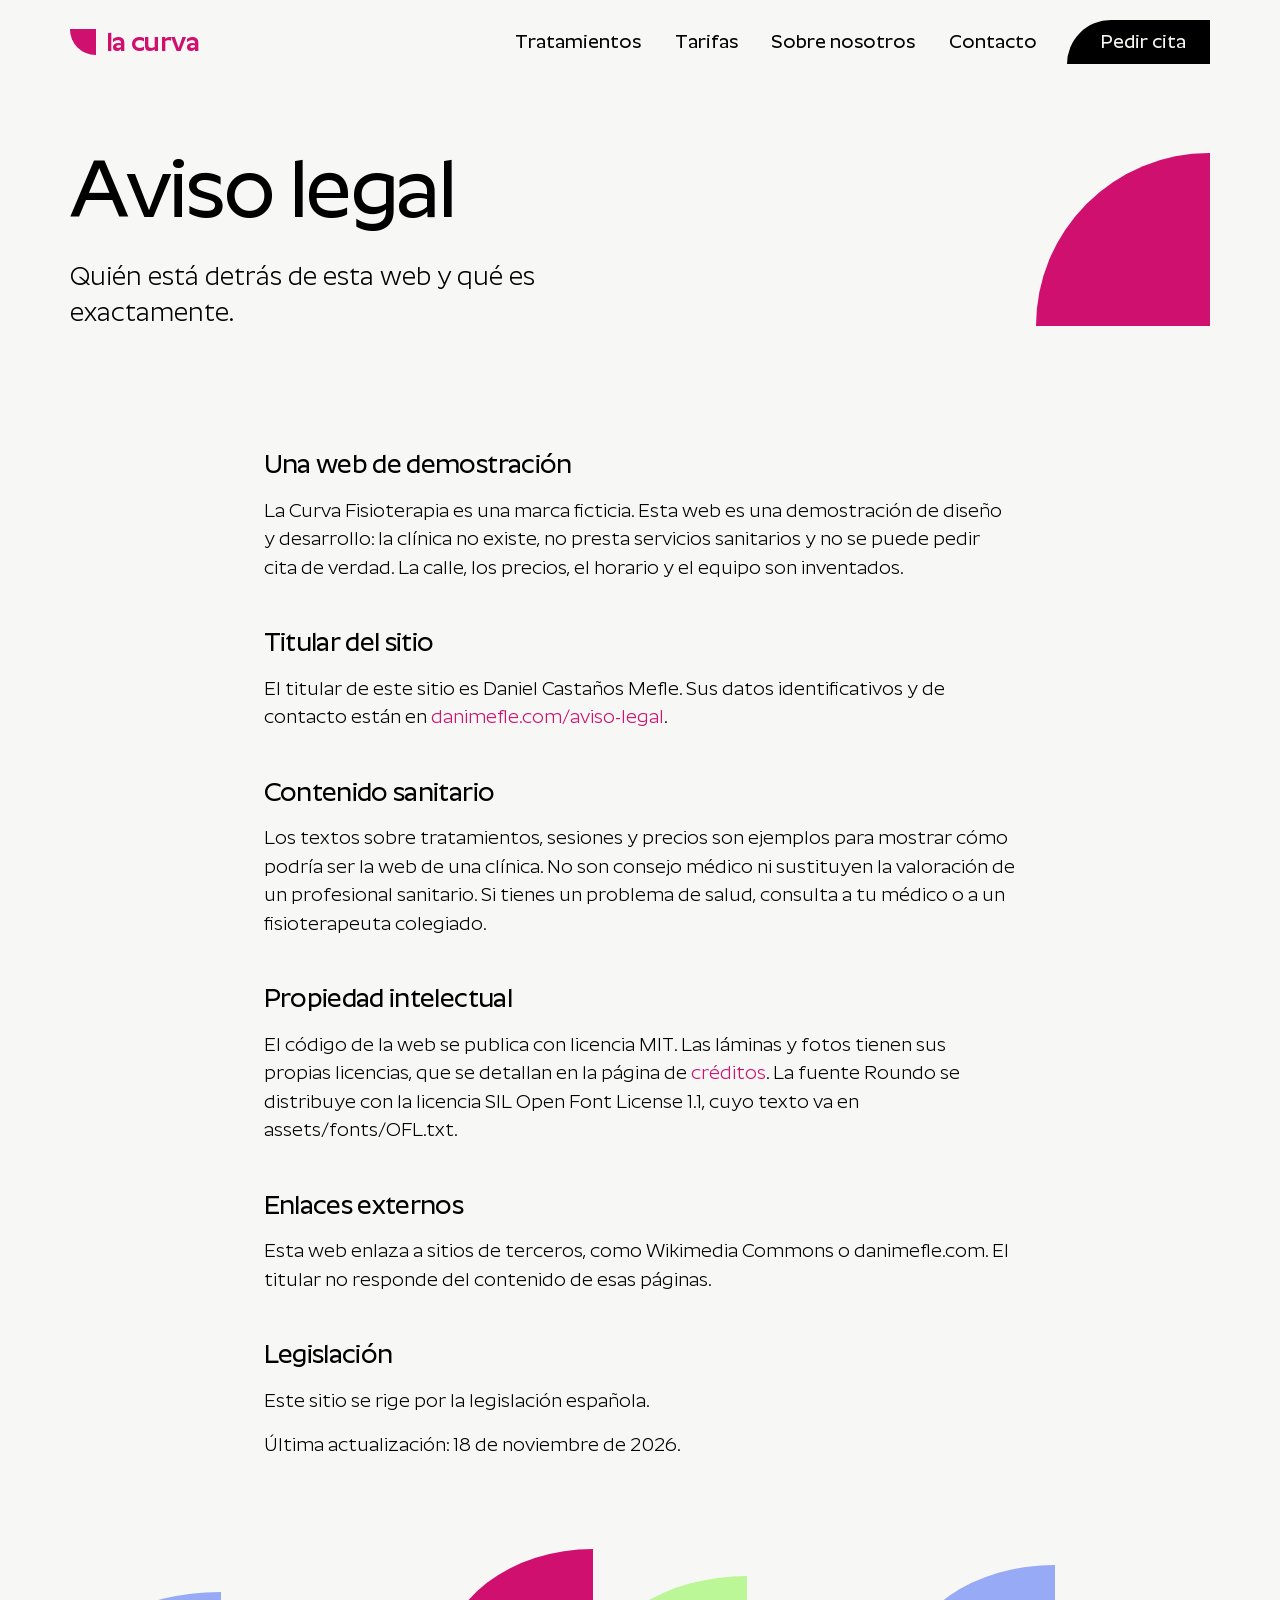
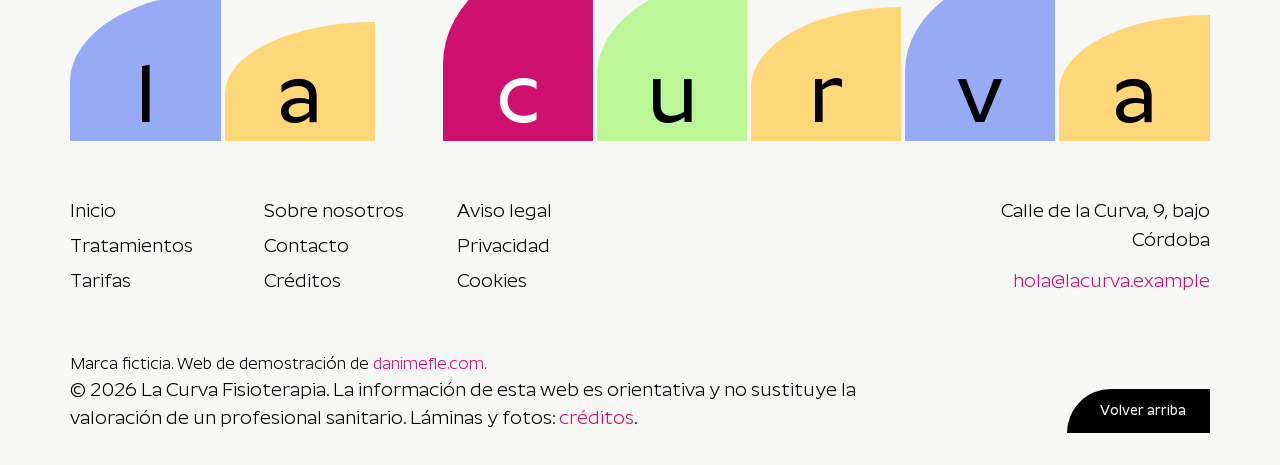
==== commit 1096d3a8: "Total del mapa del dolor con la misma lógica que la calculadora, teléfono y correo validados en los " ====
--- a/aviso-legal.html
+++ b/aviso-legal.html
@@ -82,7 +82,7 @@
 
     <!-- ===== TEXTO -->
     <!-- TEXT ===== -->
-    <section class="prosa" aria-label="Aviso legal">
+    <section class="prosa" aria-label="Texto del aviso legal">
       <div class="prosa__cuerpo">
         <h2 data-revela>Una web de demostración</h2>
         <p data-revela>La Curva Fisioterapia es una marca ficticia. Esta web es una demostración de diseño y desarrollo: la clínica no existe, no presta servicios sanitarios y no se puede pedir cita de verdad. La calle, los precios, el horario y el equipo son inventados.</p>
--- a/assets/css/estilos.css
+++ b/assets/css/estilos.css
@@ -35,6 +35,8 @@
   /* Cinco pasos de tipo */
   /* Five type steps */
   --paso-pequeno: clamp(0.8125rem, 0.79rem + 0.1vw, 0.875rem);
+  /* Notas y texto corrido pequeño: nunca por debajo de 16 px / Notes and small running text: never below 16px */
+  --paso-nota: 1rem;
   --paso-cuerpo: clamp(1.0625rem, 1rem + 0.25vw, 1.1875rem);
   --paso-entrada: clamp(1.25rem, 1.1rem + 0.7vw, 1.625rem);
   --paso-titulo: clamp(2rem, 1.3rem + 3.2vw, 4rem);
@@ -219,12 +221,12 @@
 .zona p { max-width: 58ch; }
 .zona__datos { display: grid; grid-template-columns: auto auto; justify-content: start; column-gap: 3rem; row-gap: 1rem; margin: 0.75rem 0 1rem; }
 .zona__datos > div { display: flex; flex-direction: column-reverse; gap: 0.35rem; }
-.zona__datos dt { font-size: var(--paso-pequeno); color: var(--tinta-suave); }
+.zona__datos dt { font-size: var(--paso-nota); color: var(--tinta-suave); }
 .zona__datos dd { font-size: var(--paso-cuerpo); }
 .zona__datos .cifra { font-size: var(--paso-titulo); font-weight: 500; letter-spacing: -0.03em; line-height: 1; }
 .zona__total { grid-column: 1 / -1; }
 .zona .boton { justify-self: start; }
-.nota { margin-top: 1.5rem; font-size: var(--paso-pequeno); color: var(--tinta-suave); max-width: 46ch; }
+.nota { margin-top: 1.5rem; font-size: var(--paso-nota); color: var(--tinta-suave); max-width: 46ch; }
 /* Con JS: solo se ve la zona elegida, que entra deslizando */
 /* With JS: only the chosen zone shows, sliding in */
 .js .zona[hidden] { display: none; }
@@ -270,16 +272,16 @@
 .etapa__cuerpo p { grid-column: 1; align-self: end; max-width: 36ch; font-size: var(--paso-cuerpo); }
 .etapa__foto { position: absolute; top: 0; right: 0; bottom: 0; width: 42%; background: var(--fondo-pagina); border-radius: 50% 0 0 0 / 30% 0 0 0; overflow: hidden; }
 .etapa__foto img { width: 100%; height: 100%; object-fit: cover; mix-blend-mode: multiply; }
-.etapa.is-abierta .etapa__foto img { animation: deriva 14s var(--ease-soft) both; }
+.etapa.is-abierta .etapa__foto img { animation: deriva 4.5s var(--ease-soft) both; }
 @keyframes deriva { from { transform: scale(1.12) translateY(2%); } to { transform: scale(1) translateY(0); } }
 @media (hover: hover) and (pointer: fine) { .etapa:not(.is-abierta):hover { filter: brightness(1.08); } }
 
-/* Sin JS: las cinco etapas se ven enteras, una debajo de otra */
-/* Without JS: all five stages show in full, one under another */
-html:not(.js) .acordeon { flex-direction: column; height: auto; }
-html:not(.js) .etapa { flex: none; }
-html:not(.js) .etapa__boton { display: none; }
-html:not(.js) .etapa__cuerpo { position: static; display: grid; min-width: 0; opacity: 1; visibility: visible; min-height: 24rem; }
+/* Sin JS (o hasta que main.js pone acordeon-listo): las cinco etapas se ven enteras, una debajo de otra */
+/* Without JS (or until main.js sets acordeon-listo): all five stages show in full, one under another */
+html:not(.acordeon-listo) .acordeon { flex-direction: column; height: auto; }
+html:not(.acordeon-listo) .etapa { flex: none; }
+html:not(.acordeon-listo) .etapa__boton { display: none; }
+html:not(.acordeon-listo) .etapa__cuerpo { position: static; display: grid; min-width: 0; opacity: 1; visibility: visible; min-height: 24rem; }
 
 /* ---------- BANDA DEL HORARIO */
 /* HOURS BAND ---------- */
@@ -325,8 +327,8 @@
 .tarjeta.is-abierta .tarjeta__pregunta button::after { transform: rotate(180deg); }
 .tarjeta__respuesta { padding: 0 1.75rem 1.75rem; }
 .tarjeta__respuesta p { max-width: 50ch; }
-.js .tarjeta:not(.is-abierta) .tarjeta__respuesta { display: none; }
-.js .tarjeta.is-abierta .tarjeta__respuesta p { animation: zona-entra 420ms var(--ease-out) both; }
+.cajon-listo .tarjeta:not(.is-abierta) .tarjeta__respuesta { display: none; }
+.cajon-listo .tarjeta.is-abierta .tarjeta__respuesta p { animation: zona-entra 420ms var(--ease-out) both; }
 
 /* ---------- CITA: el cupón */
 /* BOOKING: the coupon ---------- */
@@ -346,7 +348,7 @@
 .cupon__enviar { height: 56px; background: var(--tinta); color: var(--fondo-pagina); font-weight: 600; border-radius: 0 0 56px 0; transition: transform var(--t-press) var(--ease-out), background-color var(--t-hover) ease; }
 .cupon__enviar:active { transform: scale(0.98); }
 @media (hover: hover) and (pointer: fine) { .cupon__enviar:hover { background: var(--acento); } }
-.cupon__estado { min-height: 1.5em; font-size: var(--paso-pequeno); }
+.cupon__estado { min-height: 1.5em; font-size: var(--paso-nota); }
 
 /* ---------- PIE */
 /* FOOTER ---------- */
@@ -367,8 +369,12 @@
 .pie__final { margin-top: 3.5rem; display: flex; justify-content: space-between; align-items: flex-end; gap: 2rem; }
 .pie__final p { max-width: 62ch; }
 
-/* ---------- MOVIMIENTO (solo con JS y sin "reducir movimiento") */
-/* MOTION (only with JS and without "reduce motion") ---------- */
+/* ---------- MOVIMIENTO (solo con JS y sin "reducir movimiento"). La carga del héroe va bajo .js
+   (acaba siempre visible); las entradas, bajo .entradas-listas, que pone main.js con el observador
+   ya puesto: si main.js falla, todo se ve */
+/* MOTION (only with JS and without "reduce motion"). The hero load sits under .js (it always ends
+   visible); entrances sit under .entradas-listas, set by main.js once the observer is in place:
+   if main.js fails, everything shows ---------- */
 @media (prefers-reduced-motion: no-preference) {
   /* Carga: el titular sube desde su máscara y la curva entra desde la derecha */
   /* Load: headline rises from its mask, the curve slides in */
@@ -383,29 +389,29 @@
 
   /* Entradas por sección, escalonadas en orden de lectura */
   /* Section entrances, staggered in reading order */
-  .js [data-revela] { opacity: 0; transform: translateY(24px); transition: opacity 700ms var(--ease-out), transform 900ms var(--ease-out); transition-delay: var(--retardo, 0ms); }
-  .js [data-revela].is-dentro { opacity: 1; transform: none; }
-  .js .ficha[data-revela] .ficha__pieza { clip-path: inset(100% 0 0 0); transition: clip-path 1000ms var(--ease-in-out); transition-delay: var(--retardo, 0ms); }
-  .js .ficha[data-revela].is-dentro .ficha__pieza { clip-path: inset(0); }
+  .entradas-listas [data-revela] { opacity: 0; transform: translateY(24px); transition: opacity 700ms var(--ease-out), transform 900ms var(--ease-out); transition-delay: var(--retardo, 0ms); }
+  .entradas-listas [data-revela].is-dentro { opacity: 1; transform: none; }
+  .entradas-listas .ficha[data-revela] .ficha__pieza { clip-path: inset(100% 0 0 0); transition: clip-path 1000ms var(--ease-in-out); transition-delay: var(--retardo, 0ms); }
+  .entradas-listas .ficha[data-revela].is-dentro .ficha__pieza { clip-path: inset(0); }
 
   /* Movimiento de firma: la lámina se abre como un obturador */
   /* Signature move: the plate opens like a shutter */
-  .js .obturador { clip-path: inset(0 0 100% 0); transition: clip-path 1100ms var(--ease-in-out); }
-  .js .obturador img { transform: scale(1.12); transition: transform 1500ms var(--ease-soft); }
-  .js .obturador.is-dentro { clip-path: inset(0); }
-  .js .obturador.is-dentro img { transform: none; }
-  .js .obturador .punto { opacity: 0; transform: scale(0.4); transition: opacity 400ms ease, transform 500ms var(--ease-out); transition-delay: calc(900ms + var(--n, 0) * 60ms); }
-  .js .obturador.is-dentro .punto { opacity: 1; transform: none; }
+  .entradas-listas .obturador { clip-path: inset(0 0 100% 0); transition: clip-path 1100ms var(--ease-in-out); }
+  .entradas-listas .obturador img { transform: scale(1.12); transition: transform 1500ms var(--ease-soft); }
+  .entradas-listas .obturador.is-dentro { clip-path: inset(0); }
+  .entradas-listas .obturador.is-dentro img { transform: none; }
+  .entradas-listas .obturador .punto { opacity: 0; transform: scale(0.4); transition: opacity 400ms ease, transform 500ms var(--ease-out); transition-delay: calc(900ms + var(--n, 0) * 60ms); }
+  .entradas-listas .obturador.is-dentro .punto { opacity: 1; transform: none; }
 
   /* El punto elegido late despacio */
   /* The chosen hotspot pulses slowly */
-  .punto.is-activo::after { animation: late 1800ms var(--ease-out) infinite; }
+  .punto.is-activo::after { animation: late 1800ms var(--ease-out) 2; }
   @keyframes late { from { opacity: 0.6; transform: scale(1); } to { opacity: 0; transform: scale(2.6); } }
 
   /* Letras del pie que suben dentro de sus bloques */
   /* Footer letters rising inside their blocks */
-  .js .pie__marca .pie__letra { display: block; transform: translateY(60%); opacity: 0; transition: transform 900ms var(--ease-expo), opacity 500ms ease; transition-delay: calc(var(--n, 0) * 70ms); }
-  .js .pie__marca.is-dentro .pie__letra { transform: none; opacity: 1; }
+  .entradas-listas .pie__marca .pie__letra { display: block; transform: translateY(60%); opacity: 0; transition: transform 900ms var(--ease-expo), opacity 500ms ease; transition-delay: calc(var(--n, 0) * 70ms); }
+  .entradas-listas .pie__marca.is-dentro .pie__letra { transform: none; opacity: 1; }
 
   /* La curva del héroe se mueve con el scroll (sin JS si el navegador lo permite) */
   /* The hero curve moves with scroll */
@@ -480,7 +486,7 @@
   .fichas { grid-template-columns: 1fr 1fr; gap: 1.75rem 8px; }
   .ficha--doble { grid-column: 1 / -1; order: -1; }
   
-  .ficha__dato { font-size: var(--paso-pequeno); }
+  .ficha__dato { font-size: var(--paso-nota); }
 
   .como__intro { grid-template-columns: 1fr; gap: 1.25rem; }
   .como__intro h2, .como__intro p { grid-column: 1; }
@@ -525,15 +531,21 @@
 /* ---------- Menú en pantallas estrechas: panel a pantalla completa */
 /* Menu on narrow screens: full-screen panel ---------- */
 @media (max-width: 1000px) {
-  .js .menu-boton { display: inline-flex; align-items: center; }
-  .js .menu { display: none; }
-  .js .cabecera.is-abierta .menu { display: flex; position: fixed; inset: 0; z-index: 7; flex-direction: column; align-items: flex-start; justify-content: center; gap: 0.5rem; padding: 6rem var(--margen) 3rem; background: var(--fondo-pagina); overflow-y: auto; }
-  .js .cabecera.is-abierta .menu a:not(.boton) { font-size: var(--paso-titulo); color: var(--tinta); background: none; }
-  .js .cabecera.is-abierta .menu .boton { margin-top: 1.5rem; }
-  /* Sin JS el menú se queda visible y se reparte en varias líneas */
-  /* Without JS the menu stays visible and wraps */
-  html:not(.js) .cabecera { flex-wrap: wrap; }
-  html:not(.js) .menu { flex-wrap: wrap; }
+  .menu-listo .menu-boton { display: inline-flex; align-items: center; }
+  .menu-listo .menu { display: none; }
+  .menu-listo .cabecera.is-abierta .menu { display: flex; position: fixed; inset: 0; z-index: 7; flex-direction: column; align-items: flex-start; justify-content: center; gap: 0.5rem; padding: 6rem var(--margen) 3rem; background: var(--fondo-pagina); overflow-y: auto; }
+  .menu-listo .cabecera.is-abierta .menu a:not(.boton) { font-size: var(--paso-titulo); color: var(--tinta); background: none; }
+  .menu-listo .cabecera.is-abierta .menu .boton { margin-top: 1.5rem; }
+  /* Con el menú abierto el logo sigue a la vista sobre el panel y el botón «Cerrar» va a la derecha
+     (el nav queda vacío en medio, así que el botón pasa al final).
+     With the menu open the logo stays visible above the panel and the "Cerrar" button sits on the right
+     (the nav is left empty in the middle, so the button moves to the end). */
+  .menu-listo .menu-boton { order: 2; }
+  .menu-listo .cabecera.is-abierta .marca { position: relative; z-index: 8; }
+  /* Sin JS (o hasta que main.js pone menu-listo) el menú se queda visible y se reparte en varias líneas */
+  /* Without JS (or until main.js sets menu-listo) the menu stays visible and wraps */
+  html:not(.menu-listo) .cabecera { flex-wrap: wrap; }
+  html:not(.menu-listo) .menu { flex-wrap: wrap; }
 }
 
 /* ---------- Cabeza de página interior: título, entrada y la curva con su lámina */
@@ -577,7 +589,7 @@
 .tratamiento__texto p { max-width: 60ch; }
 .datos-linea { display: flex; flex-wrap: wrap; gap: 0.5rem 2.5rem; margin-top: 0.5rem; }
 .datos-linea > div { display: flex; flex-direction: column-reverse; gap: 0.25rem; }
-.datos-linea dt { font-size: var(--paso-pequeno); color: var(--tinta-suave); }
+.datos-linea dt { font-size: var(--paso-nota); color: var(--tinta-suave); }
 .datos-linea dd { font-size: var(--paso-entrada); font-weight: 500; }
 .lista-curva { display: grid; gap: 0.5rem; }
 .lista-curva li { display: flex; gap: 0.7rem; align-items: baseline; max-width: 62ch; }
@@ -597,7 +609,7 @@
 .tarifas h2 { grid-column: 1 / -1; margin-bottom: 1rem; }
 .tabla-caja { grid-column: 1 / -1; overflow-x: auto; }
 .tabla { width: 100%; border-collapse: collapse; font-size: var(--paso-cuerpo); }
-.tabla caption { text-align: left; color: var(--tinta-suave); font-size: var(--paso-pequeno); padding-bottom: 0.75rem; }
+.tabla caption { text-align: left; color: var(--tinta-suave); font-size: var(--paso-nota); padding-bottom: 0.75rem; }
 .tabla th, .tabla td { text-align: left; padding: 1rem 1rem 1rem 0; border-bottom: 2px solid var(--superficie); vertical-align: top; }
 .tabla thead th { font-size: var(--paso-pequeno); color: var(--tinta-suave); font-weight: 500; }
 .tabla tbody th { font-weight: 600; }
@@ -664,8 +676,8 @@
 .campo--check input { width: 24px; height: 24px; min-height: 0; margin-top: 0.15rem; accent-color: var(--tinta); flex: none; }
 .campo--check label { font-weight: 400; }
 .campo .enlace { color: var(--tinta); text-decoration-color: currentColor; }
-.ayuda { font-size: var(--paso-pequeno); color: #23283b; }
-.error { font-size: var(--paso-pequeno); font-weight: 600; color: #6d0035; background: #fde7f1; padding: 0.15rem 0.5rem; justify-self: start; }
+.ayuda { font-size: var(--paso-nota); color: #23283b; }
+.error { font-size: var(--paso-nota); font-weight: 600; color: #6d0035; background: #fde7f1; padding: 0.15rem 0.5rem; justify-self: start; }
 .error:empty { display: none; }
 .campo [aria-invalid="true"] { outline: 3px solid #6d0035; outline-offset: 0; }
 .formulario .cupon__enviar { margin-top: 0.5rem; }
@@ -675,10 +687,10 @@
 .datos-contacto { grid-column: 8 / span 5; display: grid; gap: 2rem; }
 .datos-contacto h2 { font-size: var(--paso-entrada); margin-bottom: 0.5rem; }
 .datos-contacto dl { display: grid; gap: 0.75rem; }
-.datos-contacto dt { font-size: var(--paso-pequeno); color: var(--tinta-suave); }
+.datos-contacto dt { font-size: var(--paso-nota); color: var(--tinta-suave); }
 .plano { margin: 0; }
 .plano svg { width: 100%; height: auto; display: block; background: var(--superficie); border-radius: 30% 0 0 0 / 40% 0 0 0; }
-.plano figcaption { margin-top: 0.6rem; font-size: var(--paso-pequeno); color: var(--tinta-suave); }
+.plano figcaption { margin-top: 0.6rem; font-size: var(--paso-nota); color: var(--tinta-suave); }
 
 /* ---------- TEXTO LEGAL Y CRÉDITOS */
 /* LEGAL TEXT AND CREDITS ---------- */
@@ -699,7 +711,7 @@
 
 /* ---------- Pie: línea de demostración */
 /* Footer: demo line ---------- */
-.pie__demo { font-size: var(--paso-pequeno); }
+.pie__demo { font-size: var(--paso-nota); }
 
 /* ---------- Páginas interiores en tableta y móvil */
 /* Inner pages on tablet and phone ---------- */
@@ -733,7 +745,7 @@
   .tabla thead { display: none; }
   .tabla tr { display: grid; grid-template-columns: 1fr auto; gap: 0.25rem 1rem; padding: 1rem 0; border-bottom: 2px solid var(--superficie); }
   .tabla th, .tabla td { padding: 0; border: 0; }
-  .tabla td.nota { grid-column: 1 / -1; color: var(--tinta-suave); font-size: var(--paso-pequeno); }
+  .tabla td.nota { grid-column: 1 / -1; color: var(--tinta-suave); font-size: var(--paso-nota); }
   .tabla td.duracion { grid-column: 1 / -1; font-size: var(--paso-pequeno); }
   .creditos-tabla tr { grid-template-columns: 72px 1fr; }
   .creditos-tabla td { grid-column: 2; }
@@ -790,6 +802,12 @@
 /* Coupon: visible labels above each field ---------- */
 .cupon__etiqueta { font-size: var(--paso-pequeno); font-weight: 600; margin-top: 0.35rem; }
 
-/* ---------- Sin JS la calculadora no puede calcular: se oculta */
-/* Without JS the calculator cannot calculate: hide it ---------- */
-html:not(.js) .calcula { display: none; }
+/* ---------- Sin JS (o si main.js falla) la calculadora no puede calcular: se oculta hasta que main.js pone calculadora-lista */
+/* Without JS (or if main.js fails) the calculator cannot calculate: hidden until main.js sets calculadora-lista ---------- */
+html:not(.calculadora-lista) .calcula { display: none; }
+
+/* ---------- Movimiento reducido: sin deriva de fotos ni pulsos */
+/* Reduced motion: no photo drift and no pulses ---------- */
+@media (prefers-reduced-motion: reduce) {
+  .etapa__foto img, .punto::after { animation: none !important; }
+}
